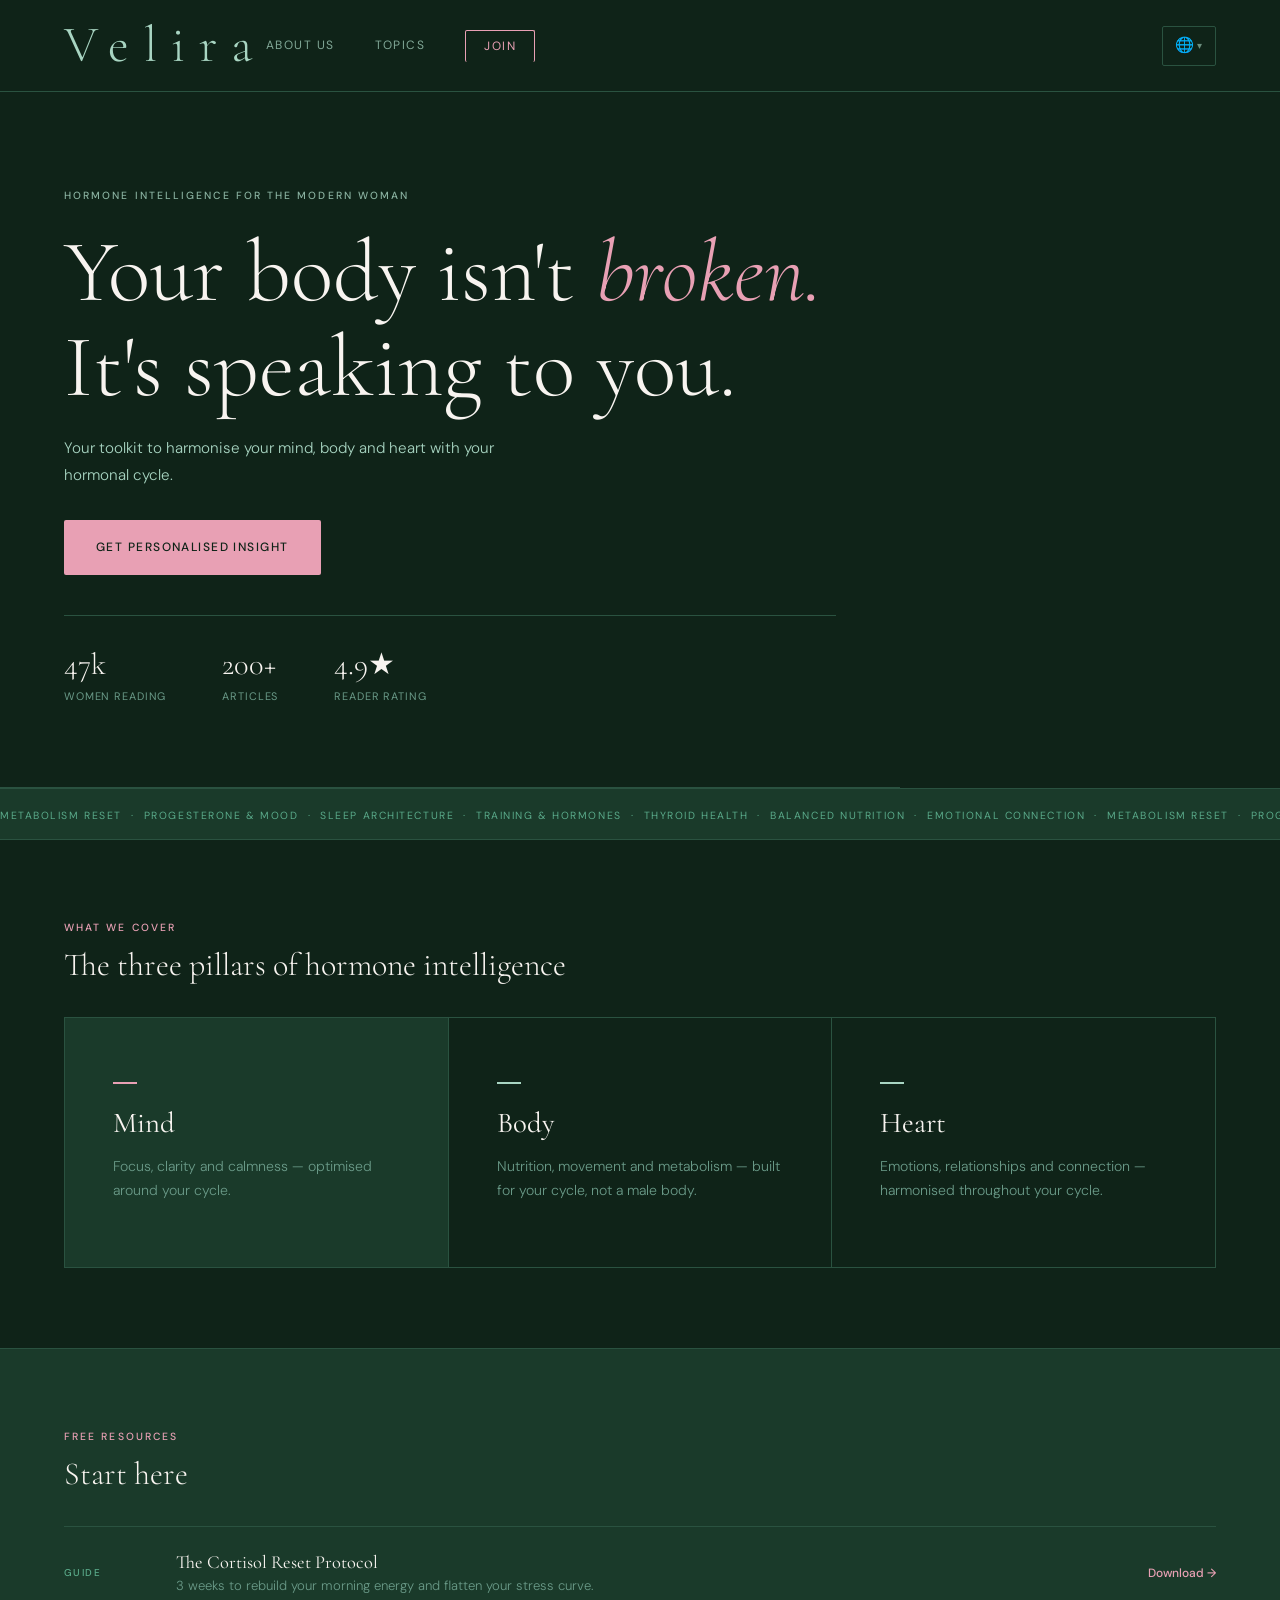
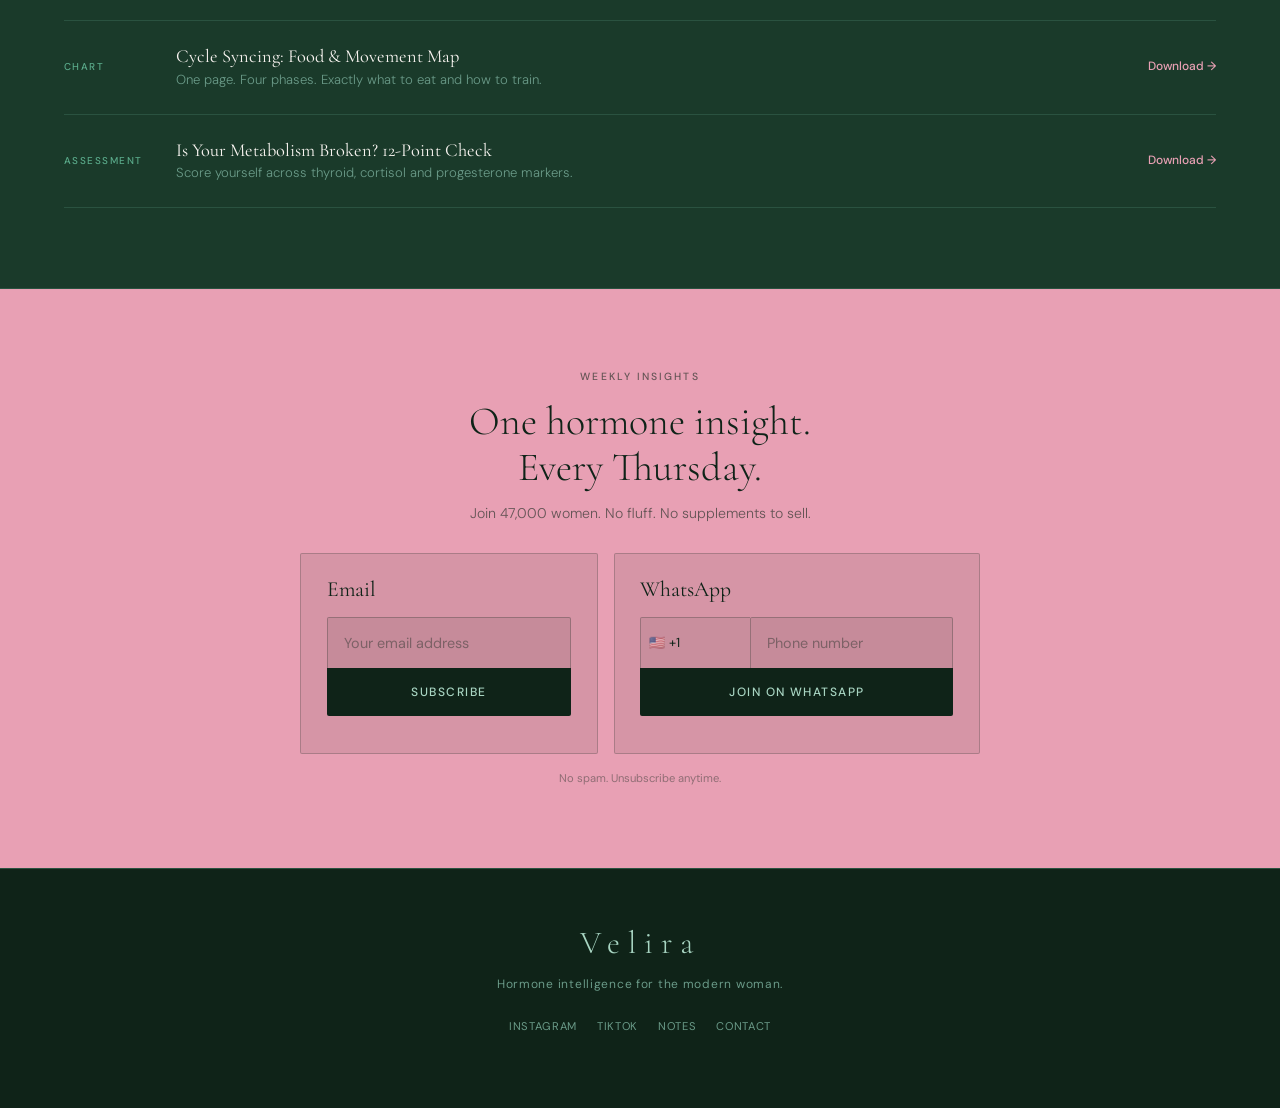
==== index.html @ c402f971 "Redesign nav, newsletter signup, add About page - Nav: About Us | Topics | Join (removed Resources/C" ====
<!DOCTYPE html>
<html lang="en" dir="ltr">
<head>
  <meta charset="UTF-8">
  <meta name="viewport" content="width=device-width, initial-scale=1.0">
  <title>Velira | Hormone Intelligence for Women</title>
  <link rel="preconnect" href="https://fonts.googleapis.com">
  <link href="https://fonts.googleapis.com/css2?family=Cormorant+Garamond:ital,wght@0,300;0,400;1,300;1,400&family=DM+Sans:wght@300;400;500&display=swap" rel="stylesheet">
  <link rel="stylesheet" href="css/styles.css">
</head>
<body>

  <nav>
    <div class="logo">Velira</div>
    <div class="nav-actions">
      <div class="lang-selector">
        <button class="lang-btn" id="lang-btn" aria-label="Select language">
          <span id="lang-current" style="display:none">EN</span><span class="lang-globe">🌐</span><span class="lang-arrow"> ▾</span>
        </button>
        <div class="lang-menu" id="lang-menu">
          <button class="lang-option active" data-lang="en">English</button>
          <button class="lang-option" data-lang="es">Español</button>
          <button class="lang-option" data-lang="de">Deutsch</button>
          <button class="lang-option" data-lang="hi">हिन्दी</button>
          <button class="lang-option" data-lang="ar">العربية</button>
          <button class="lang-option" data-lang="fr">Français</button>
        </div>
      </div>
      <button class="nav-toggle" aria-label="Menu">&#9776;</button>
    </div>
    <ul class="nav-links">
      <li><a href="about.html" data-i18n="nav-about">About Us</a></li>
      <li><a href="#pillars" data-i18n="nav-topics">Topics</a></li>
      <li><a href="#newsletter" class="nav-cta" data-i18n="nav-join">Join</a></li>
    </ul>
  </nav>

  <section class="hero">
    <div class="eyebrow" data-i18n="hero-eyebrow">Hormone Intelligence for the modern woman</div>
    <h1 data-i18n-html="hero-h1">Your body isn't <em>broken.</em> It's speaking to you.</h1>
    <p class="hero-sub" data-i18n="hero-sub">Your toolkit to harmonise your mind, body and heart with your hormonal cycle.</p>
    <a href="#newsletter" class="btn-primary" data-i18n="hero-btn">Get Personalised Insight</a>
    <div class="stats">
      <div class="stat"><span>47k</span><small data-i18n="stat-1">women reading</small></div>
      <div class="stat"><span>200+</span><small data-i18n="stat-2">articles</small></div>
      <div class="stat"><span>4.9★</span><small data-i18n="stat-3">reader rating</small></div>
    </div>
  </section>

  <div class="marquee-wrap">
    <div class="marquee">
      <span>Metabolism Reset &nbsp;·&nbsp; Progesterone &amp; Mood &nbsp;·&nbsp; Sleep Architecture &nbsp;·&nbsp; Training &amp; Hormones &nbsp;·&nbsp; Thyroid Health &nbsp;·&nbsp; Balanced Nutrition &nbsp;·&nbsp; Emotional Connection &nbsp;·&nbsp; Metabolism Reset &nbsp;·&nbsp; Progesterone &amp; Mood &nbsp;·&nbsp; Sleep Architecture &nbsp;·&nbsp; Training &amp; Hormones &nbsp;·&nbsp; Thyroid Health &nbsp;·&nbsp; Balanced Nutrition &nbsp;·&nbsp; Emotional Connection &nbsp;·&nbsp;</span>
    </div>
  </div>

  <section class="pillars" id="pillars">
    <div class="section-label" data-i18n="pillars-label">What we cover</div>
    <div class="section-title" data-i18n="pillars-title">The three pillars of hormone intelligence</div>
    <div class="pillars-grid">
      <div class="pillar featured">
        <div class="pillar-icon"></div>
        <h3 data-i18n="pillar-mind-h3">Mind</h3>
        <p data-i18n="pillar-mind-p">Focus, clarity and calmness — optimised around your cycle.</p>
      </div>
      <div class="pillar">
        <div class="pillar-icon"></div>
        <h3 data-i18n="pillar-body-h3">Body</h3>
        <p data-i18n="pillar-body-p">Nutrition, movement and metabolism — built for your cycle, not a male body.</p>
      </div>
      <div class="pillar">
        <div class="pillar-icon"></div>
        <h3 data-i18n="pillar-heart-h3">Heart</h3>
        <p data-i18n="pillar-heart-p">Emotions, relationships and connection — harmonised throughout your cycle.</p>
      </div>
    </div>
  </section>

  <section class="resources" id="resources">
    <div class="section-label" data-i18n="resources-label">Free resources</div>
    <div class="section-title" data-i18n="resources-title">Start here</div>
    <div class="res-list">
      <div class="res-item">
        <div class="res-type" data-i18n="res-1-type">Guide</div>
        <div class="res-content">
          <div class="res-title" data-i18n="res-1-title">The Cortisol Reset Protocol</div>
          <div class="res-desc" data-i18n="res-1-desc">3 weeks to rebuild your morning energy and flatten your stress curve.</div>
        </div>
        <a href="#" class="res-link" data-i18n="res-link">Download →</a>
      </div>
      <div class="res-item">
        <div class="res-type" data-i18n="res-2-type">Chart</div>
        <div class="res-content">
          <div class="res-title" data-i18n="res-2-title">Cycle Syncing: Food &amp; Movement Map</div>
          <div class="res-desc" data-i18n="res-2-desc">One page. Four phases. Exactly what to eat and how to train.</div>
        </div>
        <a href="#" class="res-link" data-i18n="res-link">Download →</a>
      </div>
      <div class="res-item">
        <div class="res-type" data-i18n="res-3-type">Assessment</div>
        <div class="res-content">
          <div class="res-title" data-i18n="res-3-title">Is Your Metabolism Broken? 12-Point Check</div>
          <div class="res-desc" data-i18n="res-3-desc">Score yourself across thyroid, cortisol and progesterone markers.</div>
        </div>
        <a href="#" class="res-link" data-i18n="res-link">Download →</a>
      </div>
    </div>
  </section>

  <section class="newsletter" id="newsletter">
    <div class="nl-label" data-i18n="nl-label">Weekly insights</div>
    <div class="nl-title" data-i18n-html="nl-title">One hormone insight.<br>Every Thursday.</div>
    <div class="nl-sub" data-i18n="nl-sub">Join 47,000 women. No fluff. No supplements to sell.</div>

    <div class="nl-channels">
      <div class="nl-channel">
        <div class="nl-channel-title">Email</div>
        <form onsubmit="handleSubmit(event)">
          <input name="website" tabindex="-1" autocomplete="off" style="position:absolute;left:-9999px;opacity:0;height:0">
          <div class="nl-form">
            <input type="email" data-i18n-placeholder="nl-email-ph" placeholder="Your email address" required>
            <button type="submit" data-i18n="nl-email-btn">Subscribe</button>
          </div>
        </form>
      </div>
      <div class="nl-channel">
        <div class="nl-channel-title">WhatsApp</div>
        <form onsubmit="handleWhatsApp(event)">
          <input name="website" tabindex="-1" autocomplete="off" style="position:absolute;left:-9999px;opacity:0;height:0">
          <div class="nl-form nl-form--wa">
            <div class="nl-wa-row">
              <select class="nl-country-select" aria-label="Country code">
                <option value="+1">🇺🇸 +1</option>
                <option value="+44">🇬🇧 +44</option>
                <option value="+49">🇩🇪 +49</option>
                <option value="+33">🇫🇷 +33</option>
                <option value="+34">🇪🇸 +34</option>
                <option value="+39">🇮🇹 +39</option>
                <option value="+41">🇨🇭 +41</option>
                <option value="+43">🇦🇹 +43</option>
                <option value="+31">🇳🇱 +31</option>
                <option value="+32">🇧🇪 +32</option>
                <option value="+46">🇸🇪 +46</option>
                <option value="+47">🇳🇴 +47</option>
                <option value="+45">🇩🇰 +45</option>
                <option value="+358">🇫🇮 +358</option>
                <option value="+48">🇵🇱 +48</option>
                <option value="+351">🇵🇹 +351</option>
                <option value="+91">🇮🇳 +91</option>
                <option value="+971">🇦🇪 +971</option>
                <option value="+966">🇸🇦 +966</option>
                <option value="+965">🇰🇼 +965</option>
                <option value="+974">🇶🇦 +974</option>
                <option value="+20">🇪🇬 +20</option>
                <option value="+212">🇲🇦 +212</option>
                <option value="+27">🇿🇦 +27</option>
                <option value="+55">🇧🇷 +55</option>
                <option value="+52">🇲🇽 +52</option>
                <option value="+54">🇦🇷 +54</option>
                <option value="+61">🇦🇺 +61</option>
                <option value="+64">🇳🇿 +64</option>
                <option value="+65">🇸🇬 +65</option>
              </select>
              <input type="tel" placeholder="Phone number" required>
            </div>
            <button type="submit" data-i18n="nl-wa-btn">Join on WhatsApp</button>
          </div>
        </form>
      </div>
    </div>

    <p class="nl-note" data-i18n="nl-note">No spam. Unsubscribe anytime.</p>
  </section>

  <div id="contact" style="scroll-margin-top:80px"></div>

  <footer>
    <div class="foot-logo">Velira</div>
    <p class="foot-tag" data-i18n="foot-tag">Hormone intelligence for the modern woman.</p>
    <div class="foot-links">
      <a href="https://www.instagram.com/Velira_Me" target="_blank">Instagram</a>
      <a href="https://www.tiktok.com/@Velira_Me" target="_blank">TikTok</a>
      <a href="notes.html" data-i18n="nav-notes">Notes</a>
      <a href="mailto:hello@velira.co" data-i18n="nav-contact">Contact</a>
    </div>
  </footer>

  <script src="js/translations.js"></script>
  <script src="js/main.js"></script>
</body>
</html>
---- css/styles.css ----
:root {
  --forest: #1a3a2a;
  --forest-deep: #0f2318;
  --forest-mid: #2a5240;
  --pink: #e8a0b4;
  --pink-deep: #c4607e;
  --pink-light: #f5d0dc;
  --mint: #a8d5c2;
  --mint-light: #d4ede6;
  --mint-deep: #5aaa8a;
  --cream: #f8f4f0;
  --muted: #6a9a88;
  --font-display: 'Cormorant Garamond', Georgia, serif;
  --font-body: 'DM Sans', sans-serif;
}

* { box-sizing: border-box; margin: 0; padding: 0; }
html { scroll-behavior: smooth; }

body {
  font-family: var(--font-body);
  background: var(--forest-deep);
  color: var(--cream);
  font-size: 16px;
  line-height: 1.6;
  overflow-x: hidden;
}

/* ─────────────────────────────
   NAV — mobile first
───────────────────────────── */
nav {
  position: sticky;
  top: 0;
  z-index: 200;
  background: var(--forest-deep);
  border-bottom: 0.5px solid var(--forest-mid);
  padding: 0.9rem 1.25rem;
  display: flex;
  justify-content: space-between;
  align-items: center;
  flex-wrap: wrap;
}

.logo {
  font-family: var(--font-display);
  font-size: 1.9rem;
  font-weight: 300;
  letter-spacing: 0.28em;
  color: var(--mint);
  line-height: 1;
}

/* nav-actions: groups lang selector + hamburger */
.nav-actions {
  display: flex;
  align-items: center;
  gap: 0.5rem;
  flex-shrink: 0;
}

.nav-toggle {
  display: flex;
  align-items: center;
  justify-content: center;
  background: none;
  border: 0.5px solid var(--forest-mid);
  color: var(--mint);
  font-size: 1.1rem;
  cursor: pointer;
  width: 40px;
  height: 40px;
  border-radius: 2px;
  flex-shrink: 0;
}

/* ─────────────────────────────
   LANGUAGE SELECTOR
───────────────────────────── */
.lang-selector {
  position: relative;
}

.lang-btn {
  display: flex;
  align-items: center;
  gap: 2px;
  background: none;
  border: 0.5px solid var(--forest-mid);
  color: var(--mint);
  font-family: var(--font-body);
  font-size: 0.7rem;
  font-weight: 500;
  letter-spacing: 0.1em;
  cursor: pointer;
  height: 40px;
  padding: 0 12px;
  border-radius: 2px;
  transition: border-color 0.2s;
  white-space: nowrap;
}

.lang-btn:hover { border-color: var(--mint); }

.lang-arrow {
  font-size: 0.6rem;
  opacity: 0.6;
}

.lang-globe {
  font-size: 0.95rem;
  line-height: 1;
}

.lang-menu {
  display: none;
  position: absolute;
  top: calc(100% + 6px);
  right: 0;
  background: var(--forest-deep);
  border: 0.5px solid var(--forest-mid);
  border-radius: 2px;
  min-width: 140px;
  z-index: 300;
  box-shadow: 0 8px 24px rgba(0,0,0,0.35);
}

.lang-menu.open { display: block; }

.lang-option {
  display: block;
  width: 100%;
  background: none;
  border: none;
  border-bottom: 0.5px solid var(--forest-mid);
  color: var(--mint);
  font-family: var(--font-body);
  font-size: 0.78rem;
  font-weight: 300;
  text-align: left;
  padding: 11px 16px;
  cursor: pointer;
  transition: background 0.15s, color 0.15s;
  letter-spacing: 0.04em;
}

.lang-option:last-child { border-bottom: none; }
.lang-option:hover { background: var(--forest); color: var(--cream); }
.lang-option.active { color: var(--pink); font-weight: 500; }

/* nav links hidden by default on mobile via max-height */
.nav-links {
  list-style: none;
  display: flex;
  flex-direction: column;
  width: 100%;
  max-height: 0;
  overflow: hidden;
  transition: max-height 0.35s ease, padding 0.35s ease;
  padding: 0 0;
}

.nav-links.open {
  max-height: 320px;
  padding: 1rem 0 0.5rem;
  border-top: 0.5px solid var(--forest-mid);
  margin-top: 0.9rem;
}

.nav-links li { width: 100%; }

.nav-links a {
  display: block;
  color: var(--mint);
  text-decoration: none;
  font-size: 0.8rem;
  letter-spacing: 0.12em;
  text-transform: uppercase;
  padding: 12px 0;
  opacity: 0.75;
  transition: opacity 0.2s;
  border-bottom: 0.5px solid var(--forest-mid);
}

.nav-links li:last-child a { border-bottom: none; }
.nav-links a:hover { opacity: 1; }

.nav-cta {
  color: var(--pink) !important;
  opacity: 1 !important;
}

/* ─────────────────────────────
   HERO — mobile first
───────────────────────────── */
.hero {
  padding: 2.5rem 1.25rem 3rem;
  border-bottom: 0.5px solid var(--forest-mid);
}

.eyebrow {
  font-size: 0.65rem;
  letter-spacing: 0.2em;
  text-transform: uppercase;
  color: var(--mint);
  margin-bottom: 1.25rem;
  font-weight: 500;
  opacity: 0.8;
}

h1 {
  font-family: var(--font-display);
  font-size: clamp(2.6rem, 9vw, 5.5rem);
  font-weight: 300;
  line-height: 1.08;
  color: var(--cream);
  margin-bottom: 1.25rem;
}

h1 em {
  font-style: italic;
  color: var(--pink);
}

.h1-plain {
  font-style: normal;
  color: var(--cream);
}

.hero-sub {
  font-size: 0.95rem;
  color: var(--mint);
  line-height: 1.75;
  margin-bottom: 2rem;
  font-weight: 300;
  max-width: 480px;
}

.btn-primary {
  display: block;
  width: 100%;
  background: var(--pink);
  color: var(--forest-deep);
  text-decoration: none;
  font-size: 0.75rem;
  font-weight: 500;
  letter-spacing: 0.12em;
  text-transform: uppercase;
  padding: 18px 32px;
  border: none;
  cursor: pointer;
  border-radius: 2px;
  transition: background 0.2s;
  text-align: center;
}

.btn-primary:hover { background: var(--pink-deep); }

.stats {
  display: flex;
  gap: 0;
  margin-top: 2.5rem;
  padding-top: 2rem;
  border-top: 0.5px solid var(--forest-mid);
}

.stat {
  flex: 1;
  text-align: center;
  padding: 0 0.5rem;
  border-right: 0.5px solid var(--forest-mid);
}

.stat:last-child { border-right: none; }

.stat span {
  display: block;
  font-family: var(--font-display);
  font-size: 1.7rem;
  font-weight: 300;
  color: var(--cream);
  line-height: 1.1;
}

.stat small {
  font-size: 0.6rem;
  color: var(--muted);
  text-transform: uppercase;
  letter-spacing: 0.08em;
}

/* ─────────────────────────────
   MARQUEE
───────────────────────────── */
.marquee-wrap {
  overflow: hidden;
  background: var(--forest);
  border-top: 0.5px solid var(--forest-mid);
  border-bottom: 0.5px solid var(--forest-mid);
  padding: 12px 0;
}

.marquee {
  white-space: nowrap;
  animation: mq 32s linear infinite;
  display: inline-block;
}

.marquee span {
  font-size: 0.65rem;
  letter-spacing: 0.15em;
  text-transform: uppercase;
  color: var(--mint-deep);
}

@keyframes mq {
  from { transform: translateX(0); }
  to { transform: translateX(-50%); }
}

/* ─────────────────────────────
   QUOTE / VISION
───────────────────────────── */
.quote-section {
  background: var(--forest);
  padding: 3rem 1.25rem;
  border-bottom: 0.5px solid var(--forest-mid);
}

.quote-label {
  font-size: 0.65rem;
  letter-spacing: 0.22em;
  text-transform: uppercase;
  color: var(--pink);
  margin-bottom: 1.25rem;
  font-weight: 500;
}

.quote {
  font-family: var(--font-display);
  font-size: clamp(1.9rem, 6.5vw, 4.5rem);
  font-weight: 300;
  font-style: italic;
  color: var(--cream);
  line-height: 1.15;
}

.quote em {
  color: var(--pink);
  font-style: italic;
}

/* ─────────────────────────────
   PILLARS
───────────────────────────── */
.section-label {
  font-size: 0.65rem;
  letter-spacing: 0.2em;
  text-transform: uppercase;
  color: var(--pink);
  margin-bottom: 0.6rem;
  font-weight: 500;
}

.section-title {
  font-family: var(--font-display);
  font-size: clamp(1.5rem, 5vw, 2rem);
  font-weight: 300;
  color: var(--cream);
  margin-bottom: 2rem;
  line-height: 1.2;
}

.pillars {
  padding: 3rem 1.25rem;
  background: var(--forest-deep);
  border-bottom: 0.5px solid var(--forest-mid);
}

.pillars-grid {
  display: grid;
  grid-template-columns: 1fr;
  gap: 1px;
  background: var(--forest-mid);
  border: 0.5px solid var(--forest-mid);
}

.pillar {
  background: var(--forest-deep);
  padding: 2rem 1.25rem;
  transition: background 0.2s;
}

.pillar:hover { background: var(--forest); }
.pillar.featured { background: var(--forest); }

.pillar-icon {
  width: 24px;
  height: 2px;
  background: var(--mint);
  margin-bottom: 1rem;
}

.pillar.featured .pillar-icon { background: var(--pink); }

.pillar h3 {
  font-family: var(--font-display);
  font-size: 1.6rem;
  font-weight: 400;
  color: var(--cream);
  margin-bottom: 0.6rem;
}

.pillar p {
  font-size: 0.88rem;
  color: var(--muted);
  line-height: 1.7;
  font-weight: 300;
}

/* ─────────────────────────────
   RESOURCES
───────────────────────────── */
.resources {
  background: var(--forest);
  padding: 3rem 1.25rem;
  border-bottom: 0.5px solid var(--forest-mid);
}

.res-list {
  border-top: 0.5px solid var(--forest-mid);
  margin-top: 0.5rem;
}

.res-item {
  display: flex;
  flex-direction: column;
  gap: 0.4rem;
  padding: 1.5rem 0;
  border-bottom: 0.5px solid var(--forest-mid);
}

.res-type {
  font-size: 0.62rem;
  letter-spacing: 0.15em;
  text-transform: uppercase;
  color: var(--mint-deep);
  font-weight: 500;
}

.res-title {
  font-family: var(--font-display);
  font-size: 1.15rem;
  color: var(--cream);
  font-weight: 400;
  line-height: 1.3;
}

.res-desc {
  font-size: 0.82rem;
  color: var(--muted);
  font-weight: 300;
  line-height: 1.6;
}

.res-link {
  font-size: 0.75rem;
  color: var(--pink);
  text-decoration: none;
  font-weight: 500;
  transition: color 0.2s;
  display: inline-block;
  margin-top: 0.25rem;
}

.res-link:hover { color: var(--pink-light); }

/* ─────────────────────────────
   NEWSLETTER
───────────────────────────── */
.newsletter {
  background: var(--pink);
  padding: 3rem 1.25rem;
  text-align: center;
}

.nl-label {
  font-size: 0.65rem;
  letter-spacing: 0.2em;
  text-transform: uppercase;
  color: var(--forest-deep);
  margin-bottom: 0.75rem;
  font-weight: 500;
  opacity: 0.6;
}

.nl-title {
  font-family: var(--font-display);
  font-size: clamp(1.8rem, 7vw, 2.5rem);
  font-weight: 300;
  color: var(--forest-deep);
  line-height: 1.15;
  margin-bottom: 0.75rem;
}

.nl-sub {
  font-size: 0.88rem;
  color: var(--forest-deep);
  opacity: 0.6;
  margin-bottom: 1.75rem;
  font-weight: 300;
}

.nl-form {
  display: flex;
  flex-direction: column;
  max-width: 420px;
  margin: 0 auto 0.75rem;
}

.nl-form input {
  padding: 16px;
  background: rgba(15, 35, 24, 0.08);
  border: 0.5px solid rgba(15, 35, 24, 0.25);
  border-bottom: none;
  color: var(--forest-deep);
  font-family: var(--font-body);
  font-size: 1rem;
  outline: none;
  border-radius: 2px 2px 0 0;
  -webkit-appearance: none;
}

.nl-form input::placeholder { color: rgba(15, 35, 24, 0.4); }

.nl-form button {
  padding: 16px;
  background: var(--forest-deep);
  color: var(--mint);
  border: none;
  font-family: var(--font-body);
  font-size: 0.75rem;
  font-weight: 500;
  letter-spacing: 0.12em;
  text-transform: uppercase;
  cursor: pointer;
  border-radius: 0 0 2px 2px;
  transition: background 0.2s;
}

.nl-form button:hover { background: var(--forest); }

/* Two-channel signup cards */
.nl-channels {
  display: grid;
  grid-template-columns: 1fr;
  gap: 1rem;
  max-width: 680px;
  margin: 0 auto 1rem;
  text-align: left;
}

.nl-channel {
  background: rgba(15,35,24,0.08);
  border: 0.5px solid rgba(15,35,24,0.22);
  border-radius: 2px;
  padding: 1.6rem;
}

.nl-channel-title {
  font-family: var(--font-display);
  font-size: 1.35rem;
  font-weight: 400;
  color: var(--forest-deep);
  margin-bottom: 1rem;
  line-height: 1;
}

/* WhatsApp country code row */
.nl-wa-row {
  display: flex;
  gap: 0;
  margin-bottom: 0;
}

.nl-country-select {
  width: 110px;
  flex-shrink: 0;
  padding: 13px 8px;
  background: rgba(15,35,24,0.06);
  border: 0.5px solid rgba(15,35,24,0.25);
  border-right: none;
  border-bottom: none;
  color: var(--forest-deep);
  font-family: var(--font-body);
  font-size: 0.82rem;
  outline: none;
  border-radius: 2px 0 0 0;
  cursor: pointer;
  -webkit-appearance: none;
  appearance: none;
}

.nl-wa-row input {
  flex: 1;
  border-radius: 0 2px 0 0 !important;
}

.nl-note {
  font-size: 0.7rem;
  color: var(--forest-deep);
  opacity: 0.4;
  margin-top: 0.75rem;
}

/* ─────────────────────────────
   NOTES
───────────────────────────── */
.notes {
  background: var(--forest-deep);
  border-top: 0.5px solid var(--forest-mid);
  padding: 3rem 1.25rem;
}

.notes-inner {
  max-width: 680px;
}

.notes-title {
  font-family: var(--font-display);
  font-size: clamp(1.8rem, 5vw, 2.6rem);
  font-weight: 300;
  color: var(--cream);
  margin-bottom: 1rem;
  line-height: 1.15;
}

.notes-intro {
  font-size: 0.95rem;
  color: var(--mint);
  font-weight: 300;
  line-height: 1.75;
  margin-bottom: 2.5rem;
  padding-bottom: 2rem;
  border-bottom: 0.5px solid var(--forest-mid);
}

.notes-block {
  padding: 1.75rem 0;
  border-bottom: 0.5px solid var(--forest-mid);
}

.notes-block:last-child {
  border-bottom: none;
}

.notes-block-title {
  font-family: var(--font-display);
  font-size: 1.1rem;
  font-weight: 400;
  color: var(--cream);
  margin-bottom: 0.6rem;
  font-style: italic;
}

.notes-block p {
  font-size: 0.88rem;
  color: var(--muted);
  line-height: 1.75;
  font-weight: 300;
}

.notes-link {
  color: var(--pink);
  text-decoration: none;
  transition: opacity 0.2s;
}

.notes-link:hover { opacity: 0.75; }

/* ─────────────────────────────
   FOOTER
───────────────────────────── */
footer {
  background: var(--forest-deep);
  padding: 2.5rem 1.25rem;
  border-top: 0.5px solid var(--forest-mid);
  text-align: center;
}

.foot-logo {
  font-family: var(--font-display);
  font-size: 1.7rem;
  font-weight: 300;
  letter-spacing: 0.25em;
  color: var(--mint);
  margin-bottom: 0.4rem;
}

.foot-tag {
  font-size: 0.75rem;
  color: var(--muted);
  margin-bottom: 1.5rem;
  letter-spacing: 0.06em;
}

.foot-links {
  display: flex;
  justify-content: center;
  flex-wrap: wrap;
  gap: 1.25rem;
  margin-bottom: 1.5rem;
}

.foot-links a {
  font-size: 0.7rem;
  color: var(--muted);
  text-decoration: none;
  letter-spacing: 0.06em;
  text-transform: uppercase;
  transition: color 0.2s;
}

.foot-links a:hover { color: var(--mint); }


/* ─────────────────────────────
   NOTES PAGE extra spacing
───────────────────────────── */
.notes-page {
  min-height: calc(100vh - 200px);
}

/* ─────────────────────────────
   RTL (Arabic)
───────────────────────────── */
[dir="rtl"] .lang-menu {
  right: auto;
  left: 0;
}

[dir="rtl"] .lang-option { text-align: right; }

[dir="rtl"] .nav-links {
  padding-right: 0;
}

[dir="rtl"] .notes-inner {
  margin-right: 0;
  margin-left: auto;
}

[dir="rtl"] .res-item {
  direction: rtl;
}

/* ═══════════════════════════════════════
   TABLET 768px+
═══════════════════════════════════════ */
@media (min-width: 768px) {

  /* Nav */
  nav {
    padding: 1.25rem 4rem;
    flex-wrap: nowrap;
  }

  .logo { font-size: 3.2rem; }

  .nav-toggle { display: none; }

  .nav-links {
    display: flex !important;
    flex-direction: row;
    max-height: none !important;
    overflow: visible;
    width: auto;
    gap: 2.5rem;
    border-top: none;
    margin-top: 0;
    padding: 0 !important;
    align-items: center;
  }

  .nav-links li { width: auto; }

  .nav-links a {
    font-size: 0.75rem;
    padding: 0;
    border-bottom: none;
    opacity: 0.75;
  }

  .nav-cta {
    border: 0.5px solid var(--pink);
    padding: 6px 18px !important;
    border-radius: 2px;
  }

  /* Hero */
  .hero {
    padding: 5rem 4rem 4rem;
    max-width: 900px;
  }

  .btn-primary {
    display: inline-block;
    width: auto;
  }

  .stats {
    gap: 3.5rem;
  }

  .stat {
    text-align: left;
    padding: 0;
    border-right: none;
    flex: none;
  }

  .stat span { font-size: 1.9rem; }
  .stat small { font-size: 0.68rem; }

  /* Quote */
  .quote-section { padding: 5rem 4rem; }

  /* Pillars */
  .pillars { padding: 5rem 4rem; }
  .pillars-grid { grid-template-columns: repeat(3, 1fr); }
  .pillar { padding: 3.5rem 2.5rem; }
  .pillar h3 { font-size: 1.8rem; }

  /* Resources */
  .resources { padding: 5rem 4rem; }

  .res-item {
    display: grid;
    grid-template-columns: 80px 1fr auto;
    gap: 2rem;
    align-items: center;
  }

  .res-link { margin-top: 0; }

  /* Language selector — right-most on desktop */
  .nav-actions { order: 3; margin-left: auto; }
  .nav-links { order: 2; margin-left: 0; }
  .logo { order: 1; }

  /* Newsletter */
  .newsletter { padding: 5rem 4rem; }
  .nl-channels { grid-template-columns: 1fr 1fr; }
  /* Keep channel forms vertical (not inline) even on tablet */
  .nl-channel .nl-form { flex-direction: column; }
  .nl-channel .nl-form input {
    border-bottom: none;
    border-right: 0.5px solid rgba(15,35,24,0.25) !important;
    border-radius: 2px 2px 0 0 !important;
  }
  .nl-channel .nl-form button { border-radius: 0 0 2px 2px; }
  .nl-country-select { border-radius: 2px 0 0 0; }

  .nl-form { flex-direction: row; }

  .nl-form input {
    border-bottom: 0.5px solid rgba(15, 35, 24, 0.25);
    border-right: none;
    border-radius: 2px 0 0 2px;
    font-size: 0.9rem;
  }

  .nl-form button { border-radius: 0 2px 2px 0; }

  /* Notes */
  .notes { padding: 5rem 4rem; }

  /* Footer */
  footer { padding: 3rem 4rem; }
  .foot-logo { font-size: 2rem; }
}

/* ═══════════════════════════════════════
   DESKTOP 1024px+
═══════════════════════════════════════ */
@media (min-width: 1024px) {
  .hero { padding: 6rem 4rem 5rem; }
  .quote-section { padding: 6rem 4rem; }
  .pillars { padding: 5rem 4rem; }
  .pillar { padding: 4rem 3rem; }
}
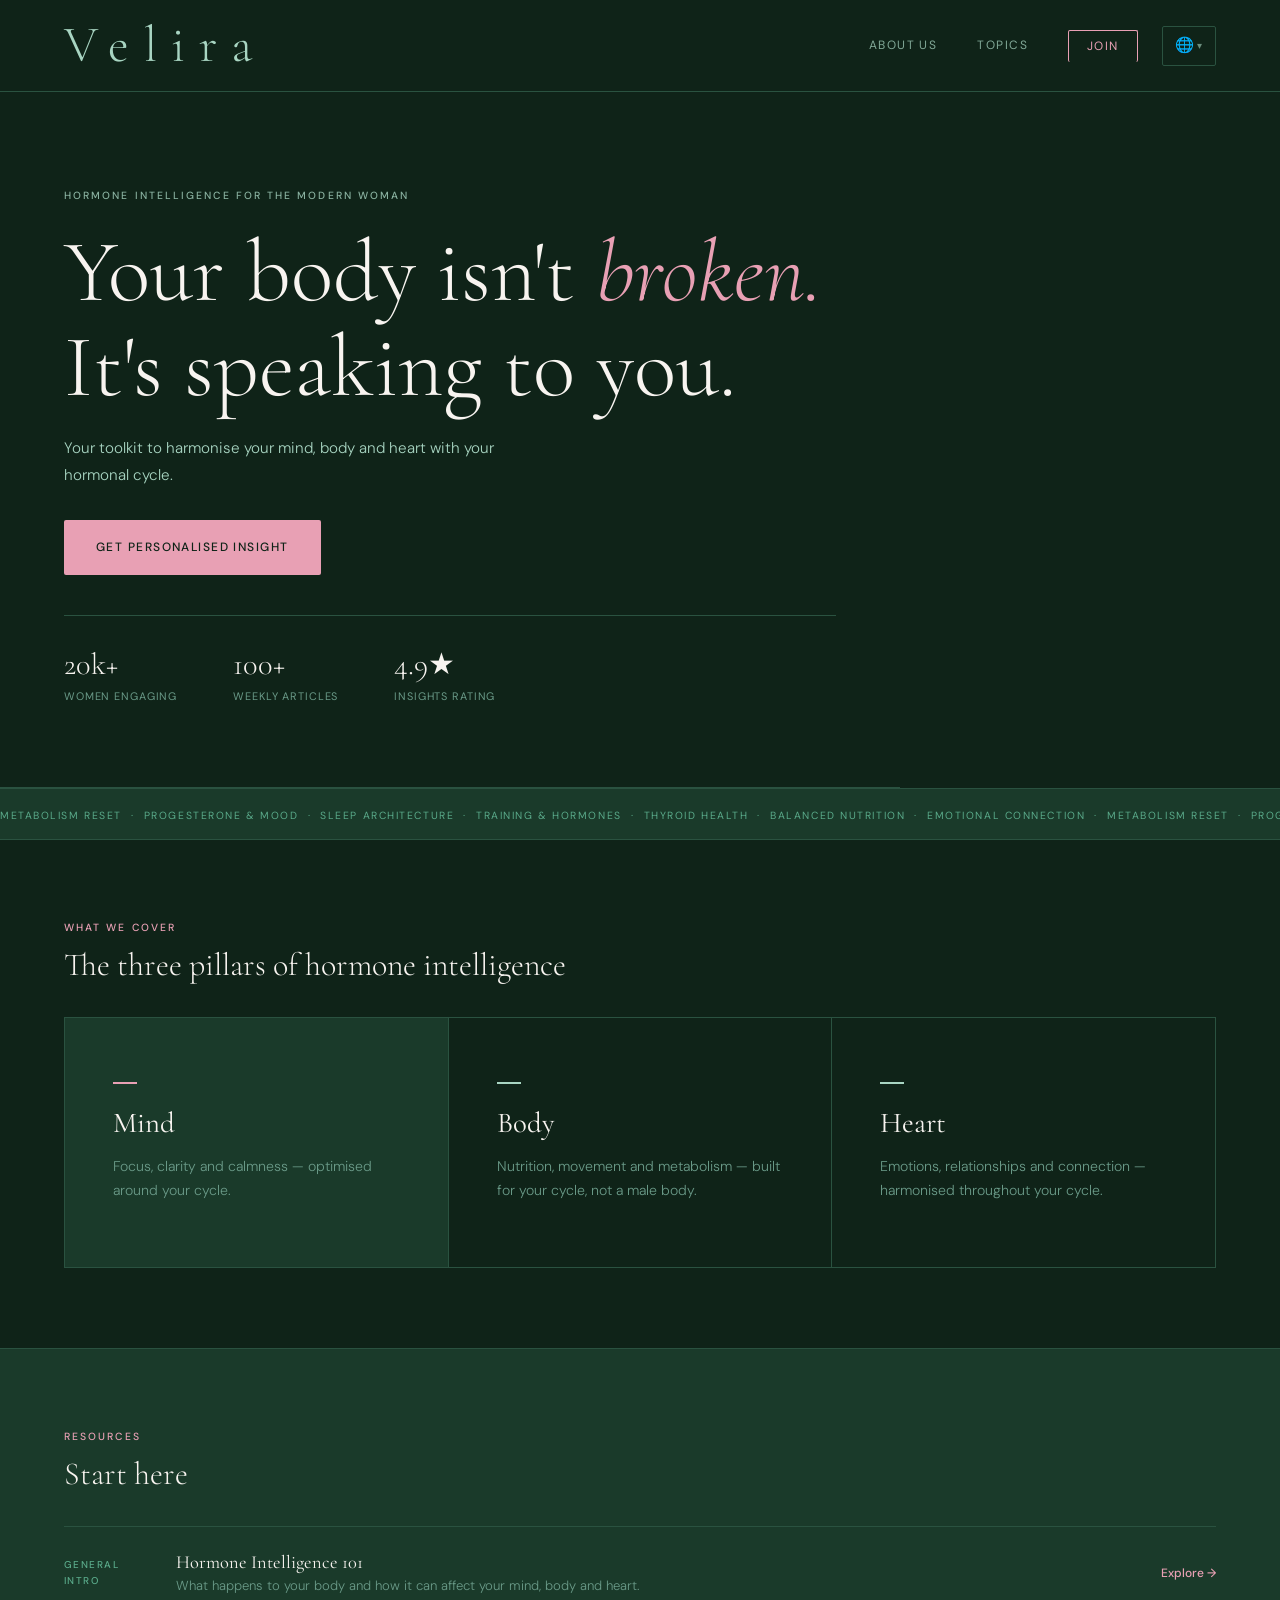
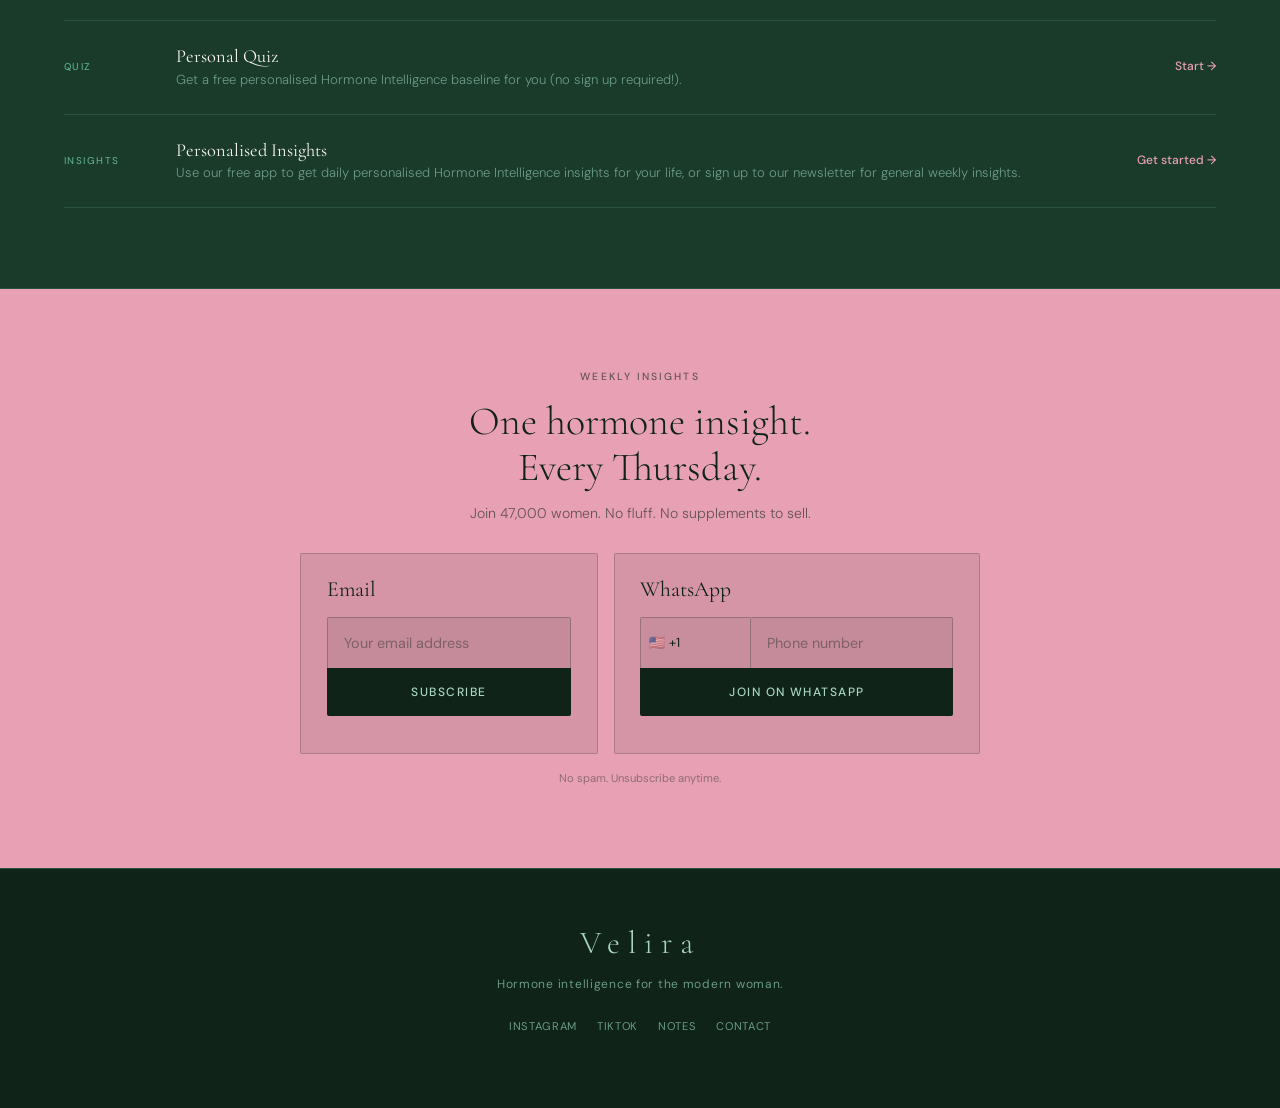
==== commit d1379aee: "Update nav layout, stats, and resources section - Nav: logo left, menu items right on desktop - Stat" ====
--- a/index.html
+++ b/index.html
@@ -41,9 +41,9 @@
     <p class="hero-sub" data-i18n="hero-sub">Your toolkit to harmonise your mind, body and heart with your hormonal cycle.</p>
     <a href="#newsletter" class="btn-primary" data-i18n="hero-btn">Get Personalised Insight</a>
     <div class="stats">
-      <div class="stat"><span>47k</span><small data-i18n="stat-1">women reading</small></div>
-      <div class="stat"><span>200+</span><small data-i18n="stat-2">articles</small></div>
-      <div class="stat"><span>4.9★</span><small data-i18n="stat-3">reader rating</small></div>
+      <div class="stat"><span>20k+</span><small data-i18n="stat-1">women engaging</small></div>
+      <div class="stat"><span>100+</span><small data-i18n="stat-2">weekly articles</small></div>
+      <div class="stat"><span>4.9★</span><small data-i18n="stat-3">insights rating</small></div>
     </div>
   </section>
 
@@ -76,32 +76,32 @@
   </section>
 
   <section class="resources" id="resources">
-    <div class="section-label" data-i18n="resources-label">Free resources</div>
-    <div class="section-title" data-i18n="resources-title">Start here</div>
+    <div class="section-label">Resources</div>
+    <div class="section-title">Start here</div>
     <div class="res-list">
       <div class="res-item">
-        <div class="res-type" data-i18n="res-1-type">Guide</div>
+        <div class="res-type">General Intro</div>
         <div class="res-content">
-          <div class="res-title" data-i18n="res-1-title">The Cortisol Reset Protocol</div>
-          <div class="res-desc" data-i18n="res-1-desc">3 weeks to rebuild your morning energy and flatten your stress curve.</div>
+          <div class="res-title">Hormone Intelligence 101</div>
+          <div class="res-desc">What happens to your body and how it can affect your mind, body and heart.</div>
         </div>
-        <a href="#" class="res-link" data-i18n="res-link">Download →</a>
+        <a href="/hormone-101" class="res-link">Explore →</a>
       </div>
       <div class="res-item">
-        <div class="res-type" data-i18n="res-2-type">Chart</div>
+        <div class="res-type">Quiz</div>
         <div class="res-content">
-          <div class="res-title" data-i18n="res-2-title">Cycle Syncing: Food &amp; Movement Map</div>
-          <div class="res-desc" data-i18n="res-2-desc">One page. Four phases. Exactly what to eat and how to train.</div>
+          <div class="res-title">Personal Quiz</div>
+          <div class="res-desc">Get a free personalised Hormone Intelligence baseline for you (no sign up required!).</div>
         </div>
-        <a href="#" class="res-link" data-i18n="res-link">Download →</a>
+        <a href="/quiz" class="res-link">Start →</a>
       </div>
       <div class="res-item">
-        <div class="res-type" data-i18n="res-3-type">Assessment</div>
+        <div class="res-type">Insights</div>
         <div class="res-content">
-          <div class="res-title" data-i18n="res-3-title">Is Your Metabolism Broken? 12-Point Check</div>
-          <div class="res-desc" data-i18n="res-3-desc">Score yourself across thyroid, cortisol and progesterone markers.</div>
+          <div class="res-title">Personalised Insights</div>
+          <div class="res-desc">Use our free app to get daily personalised Hormone Intelligence insights for your life, or sign up to our newsletter for general weekly insights.</div>
         </div>
-        <a href="#" class="res-link" data-i18n="res-link">Download →</a>
+        <a href="/insights" class="res-link">Get started →</a>
       </div>
     </div>
   </section>
--- a/css/styles.css
+++ b/css/styles.css
@@ -843,10 +843,11 @@
 
   .res-link { margin-top: 0; }
 
-  /* Language selector — right-most on desktop */
-  .nav-actions { order: 3; margin-left: auto; }
-  .nav-links { order: 2; margin-left: 0; }
-  .logo { order: 1; }
+  /* Logo left, links + lang right */
+  nav { justify-content: flex-start; gap: 0; }
+  .logo { order: 1; margin-right: auto; }
+  .nav-links { order: 2; }
+  .nav-actions { order: 3; margin-left: 1.5rem; }
 
   /* Newsletter */
   .newsletter { padding: 5rem 4rem; }
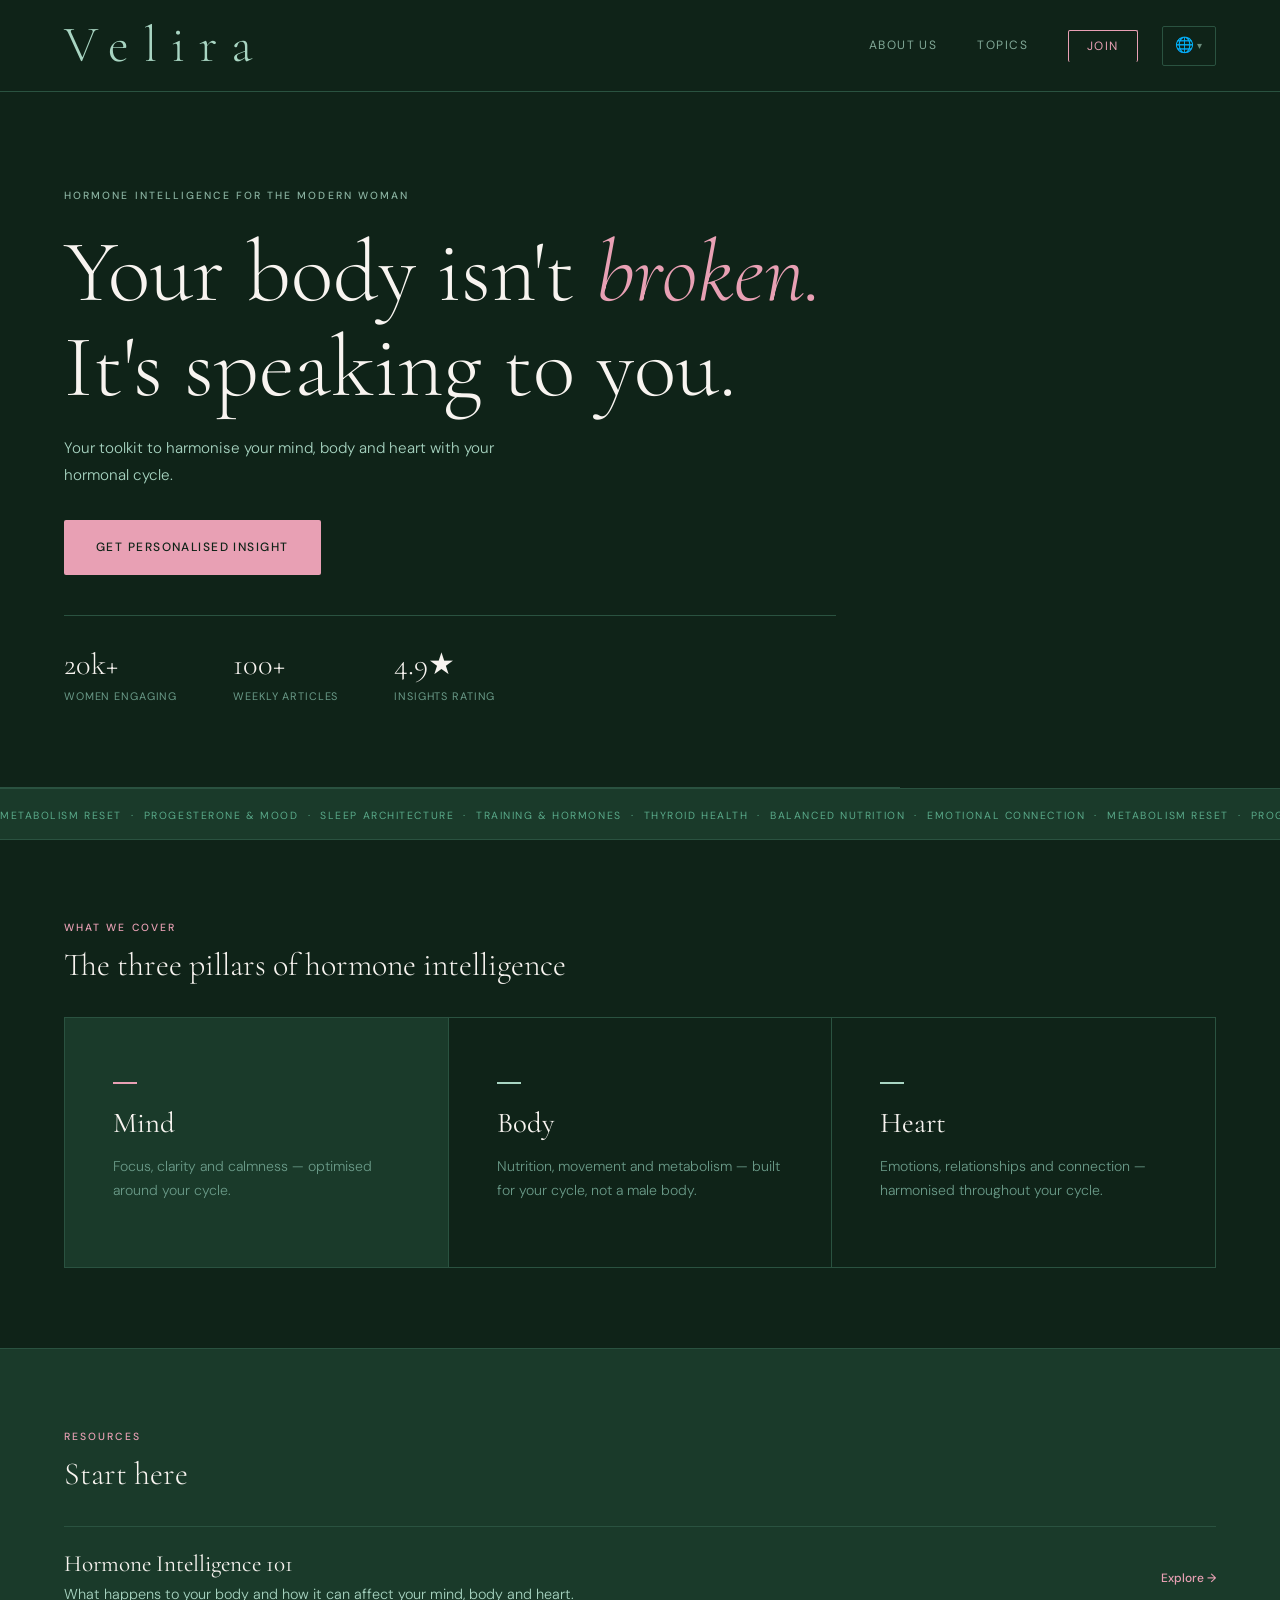
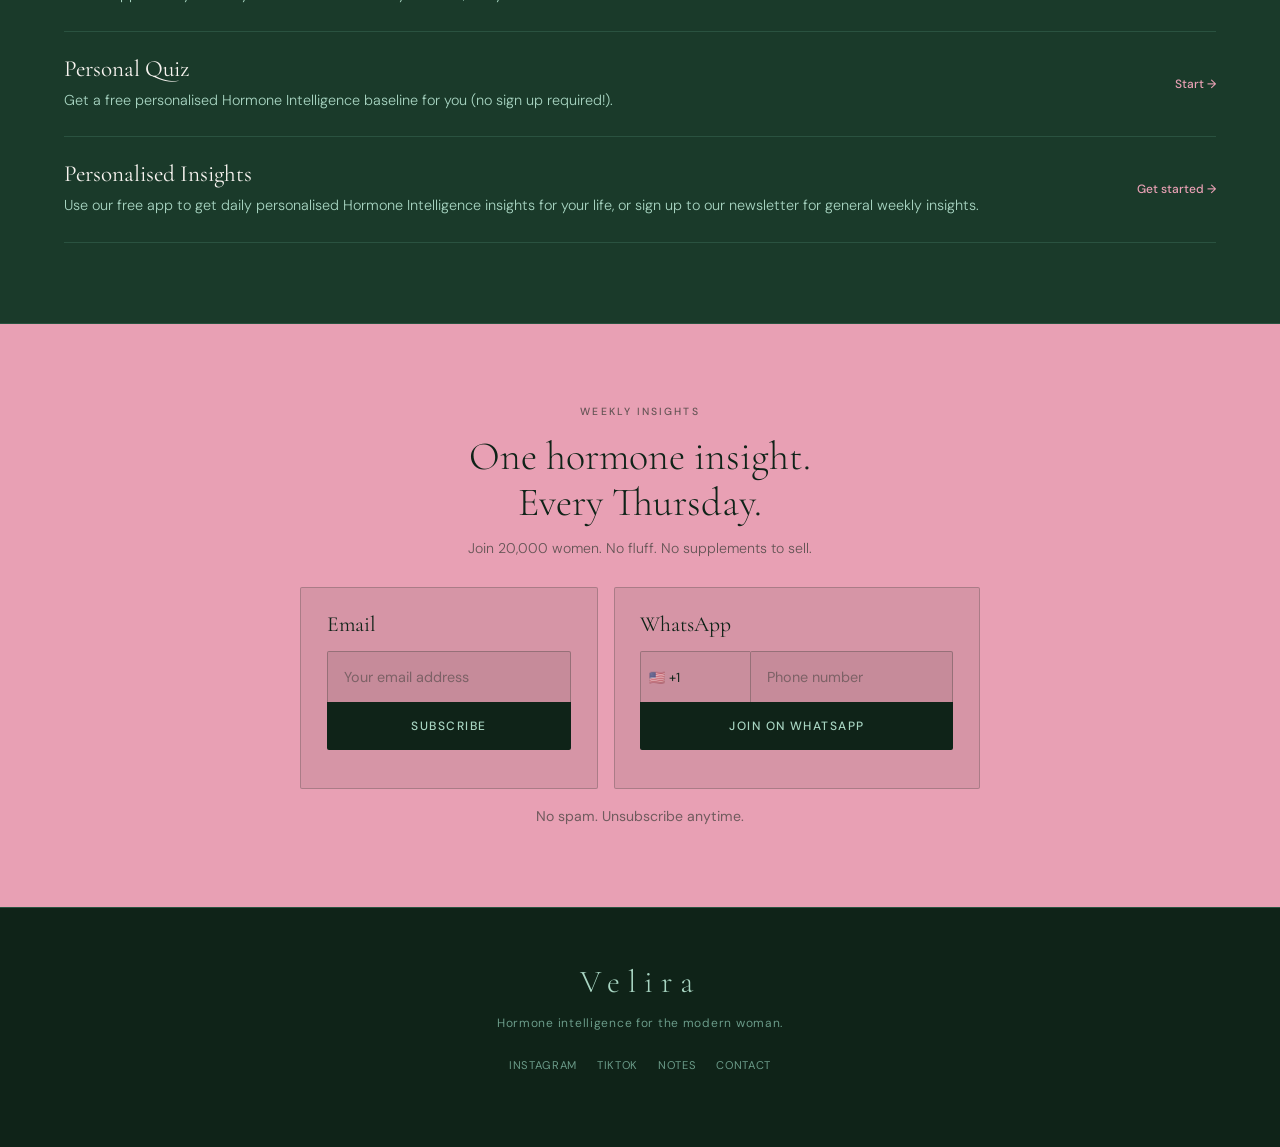
==== commit 6ccb1c57: "Typography, content and layout fixes - Notes/About: big pink Cormorant page title, readable block st" ====
--- a/index.html
+++ b/index.html
@@ -80,7 +80,6 @@
     <div class="section-title">Start here</div>
     <div class="res-list">
       <div class="res-item">
-        <div class="res-type">General Intro</div>
         <div class="res-content">
           <div class="res-title">Hormone Intelligence 101</div>
           <div class="res-desc">What happens to your body and how it can affect your mind, body and heart.</div>
@@ -88,7 +87,6 @@
         <a href="/hormone-101" class="res-link">Explore →</a>
       </div>
       <div class="res-item">
-        <div class="res-type">Quiz</div>
         <div class="res-content">
           <div class="res-title">Personal Quiz</div>
           <div class="res-desc">Get a free personalised Hormone Intelligence baseline for you (no sign up required!).</div>
@@ -96,7 +94,6 @@
         <a href="/quiz" class="res-link">Start →</a>
       </div>
       <div class="res-item">
-        <div class="res-type">Insights</div>
         <div class="res-content">
           <div class="res-title">Personalised Insights</div>
           <div class="res-desc">Use our free app to get daily personalised Hormone Intelligence insights for your life, or sign up to our newsletter for general weekly insights.</div>
@@ -109,7 +106,7 @@
   <section class="newsletter" id="newsletter">
     <div class="nl-label" data-i18n="nl-label">Weekly insights</div>
     <div class="nl-title" data-i18n-html="nl-title">One hormone insight.<br>Every Thursday.</div>
-    <div class="nl-sub" data-i18n="nl-sub">Join 47,000 women. No fluff. No supplements to sell.</div>
+    <div class="nl-sub" data-i18n="nl-sub">Join 20,000 women. No fluff. No supplements to sell.</div>
 
     <div class="nl-channels">
       <div class="nl-channel">
--- a/css/styles.css
+++ b/css/styles.css
@@ -450,17 +450,18 @@
 
 .res-title {
   font-family: var(--font-display);
-  font-size: 1.15rem;
+  font-size: 1.45rem;
   color: var(--cream);
   font-weight: 400;
-  line-height: 1.3;
+  line-height: 1.2;
+  margin-bottom: 0.3rem;
 }
 
 .res-desc {
-  font-size: 0.82rem;
-  color: var(--muted);
-  font-weight: 300;
-  line-height: 1.6;
+  font-size: 0.9rem;
+  color: var(--mint);
+  font-weight: 300;
+  line-height: 1.65;
 }
 
 .res-link {
@@ -607,10 +608,10 @@
 }
 
 .nl-note {
-  font-size: 0.7rem;
+  font-size: 0.88rem;
   color: var(--forest-deep);
-  opacity: 0.4;
-  margin-top: 0.75rem;
+  opacity: 0.55;
+  margin-top: 1rem;
 }
 
 /* ─────────────────────────────
@@ -628,11 +629,11 @@
 
 .notes-title {
   font-family: var(--font-display);
-  font-size: clamp(1.8rem, 5vw, 2.6rem);
-  font-weight: 300;
-  color: var(--cream);
-  margin-bottom: 1rem;
-  line-height: 1.15;
+  font-size: clamp(3rem, 8vw, 5.5rem);
+  font-weight: 300;
+  color: var(--pink);
+  margin-bottom: 2rem;
+  line-height: 1.05;
 }
 
 .notes-intro {
@@ -640,35 +641,31 @@
   color: var(--mint);
   font-weight: 300;
   line-height: 1.75;
-  margin-bottom: 2.5rem;
-  padding-bottom: 2rem;
-  border-bottom: 0.5px solid var(--forest-mid);
+  margin-bottom: 2rem;
 }
 
 .notes-block {
   padding: 1.75rem 0;
-  border-bottom: 0.5px solid var(--forest-mid);
-}
-
-.notes-block:last-child {
-  border-bottom: none;
 }
 
 .notes-block-title {
   font-family: var(--font-display);
-  font-size: 1.1rem;
+  font-size: 1.45rem;
   font-weight: 400;
   color: var(--cream);
-  margin-bottom: 0.6rem;
+  margin-bottom: 0.75rem;
   font-style: italic;
+  line-height: 1.2;
 }
 
 .notes-block p {
-  font-size: 0.88rem;
-  color: var(--muted);
+  font-size: 0.9rem;
+  color: var(--mint);
   line-height: 1.75;
   font-weight: 300;
 }
+
+.notes-block p + p { margin-top: 0.85rem; }
 
 .notes-link {
   color: var(--pink);
@@ -836,7 +833,7 @@
 
   .res-item {
     display: grid;
-    grid-template-columns: 80px 1fr auto;
+    grid-template-columns: 1fr auto;
     gap: 2rem;
     align-items: center;
   }
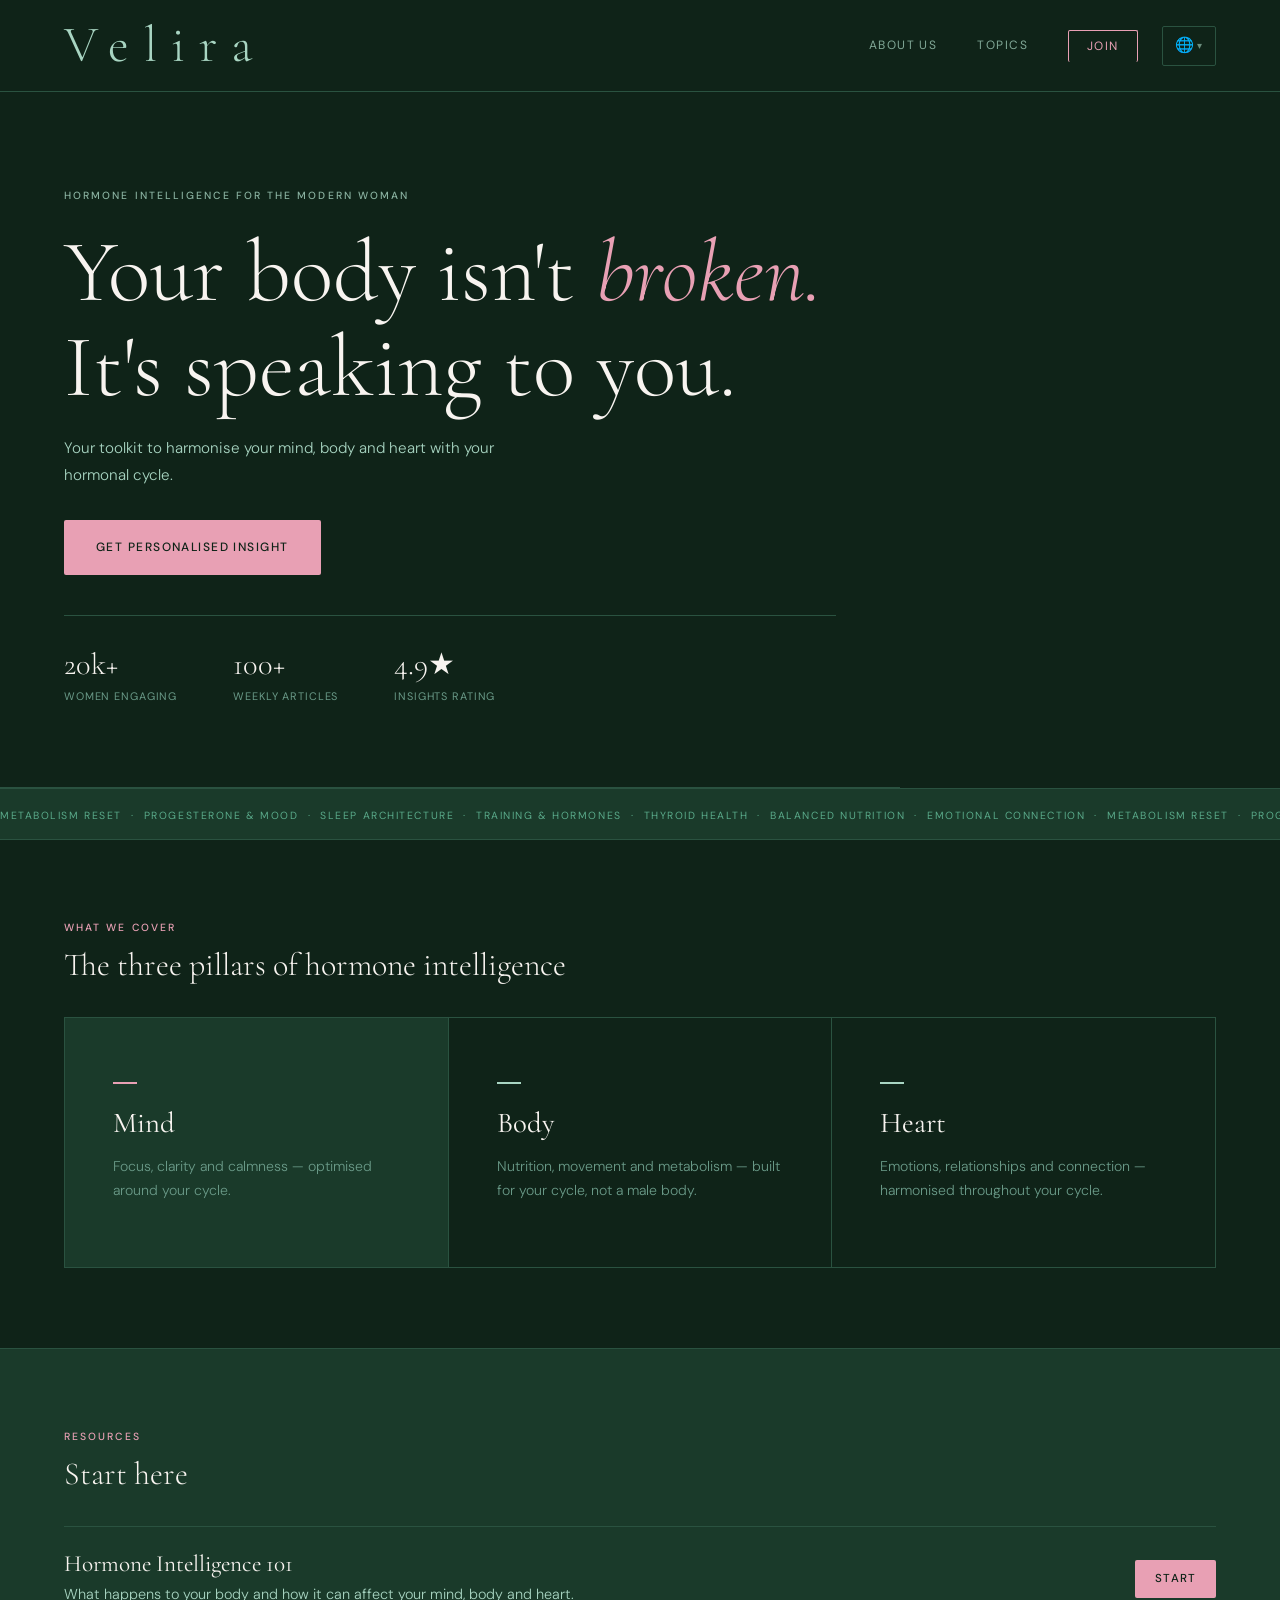
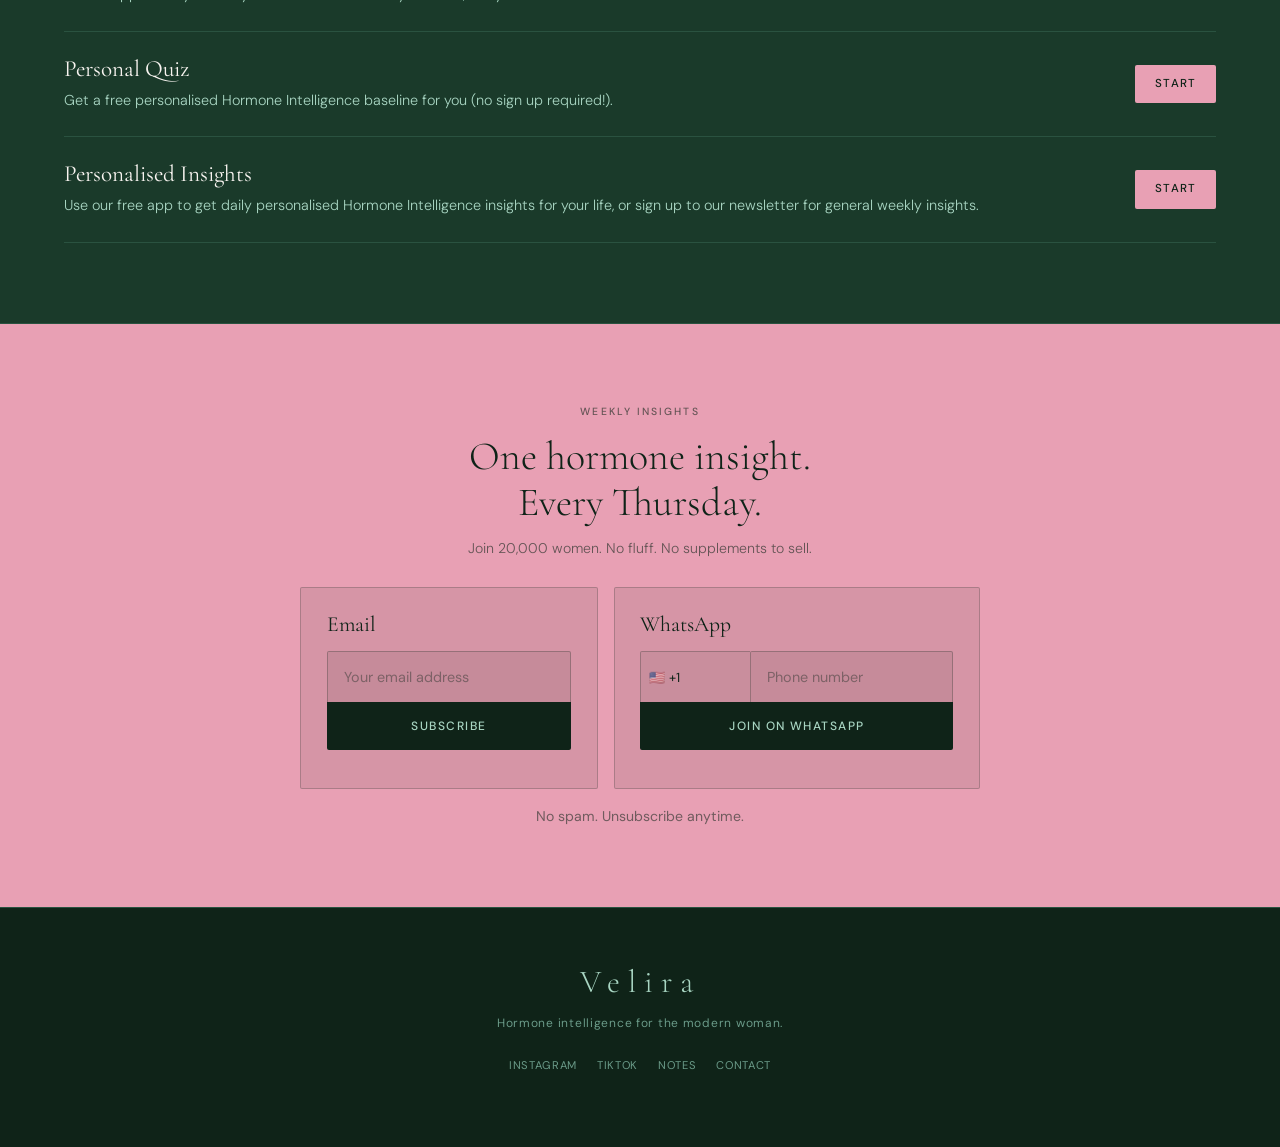
==== commit f353cca4: "Resources CTAs: pink 'Start' buttons Co-Authored-By: Claude Sonnet 4.6 <noreply@anthropic.com>" ====
--- a/index.html
+++ b/index.html
@@ -84,21 +84,21 @@
           <div class="res-title">Hormone Intelligence 101</div>
           <div class="res-desc">What happens to your body and how it can affect your mind, body and heart.</div>
         </div>
-        <a href="/hormone-101" class="res-link">Explore →</a>
+        <a href="/hormone-101" class="res-link res-btn">Start</a>
       </div>
       <div class="res-item">
         <div class="res-content">
           <div class="res-title">Personal Quiz</div>
           <div class="res-desc">Get a free personalised Hormone Intelligence baseline for you (no sign up required!).</div>
         </div>
-        <a href="/quiz" class="res-link">Start →</a>
+        <a href="/quiz" class="res-link res-btn">Start</a>
       </div>
       <div class="res-item">
         <div class="res-content">
           <div class="res-title">Personalised Insights</div>
           <div class="res-desc">Use our free app to get daily personalised Hormone Intelligence insights for your life, or sign up to our newsletter for general weekly insights.</div>
         </div>
-        <a href="/insights" class="res-link">Get started →</a>
+        <a href="/insights" class="res-link res-btn">Start</a>
       </div>
     </div>
   </section>
--- a/css/styles.css
+++ b/css/styles.css
@@ -475,6 +475,21 @@
 }
 
 .res-link:hover { color: var(--pink-light); }
+
+.res-btn {
+  background: var(--pink);
+  color: var(--forest-deep) !important;
+  padding: 10px 20px;
+  border-radius: 2px;
+  font-size: 0.72rem;
+  font-weight: 500;
+  letter-spacing: 0.1em;
+  text-transform: uppercase;
+  transition: background 0.2s;
+  white-space: nowrap;
+}
+
+.res-btn:hover { background: var(--pink-deep); color: var(--cream) !important; }
 
 /* ─────────────────────────────
    NEWSLETTER
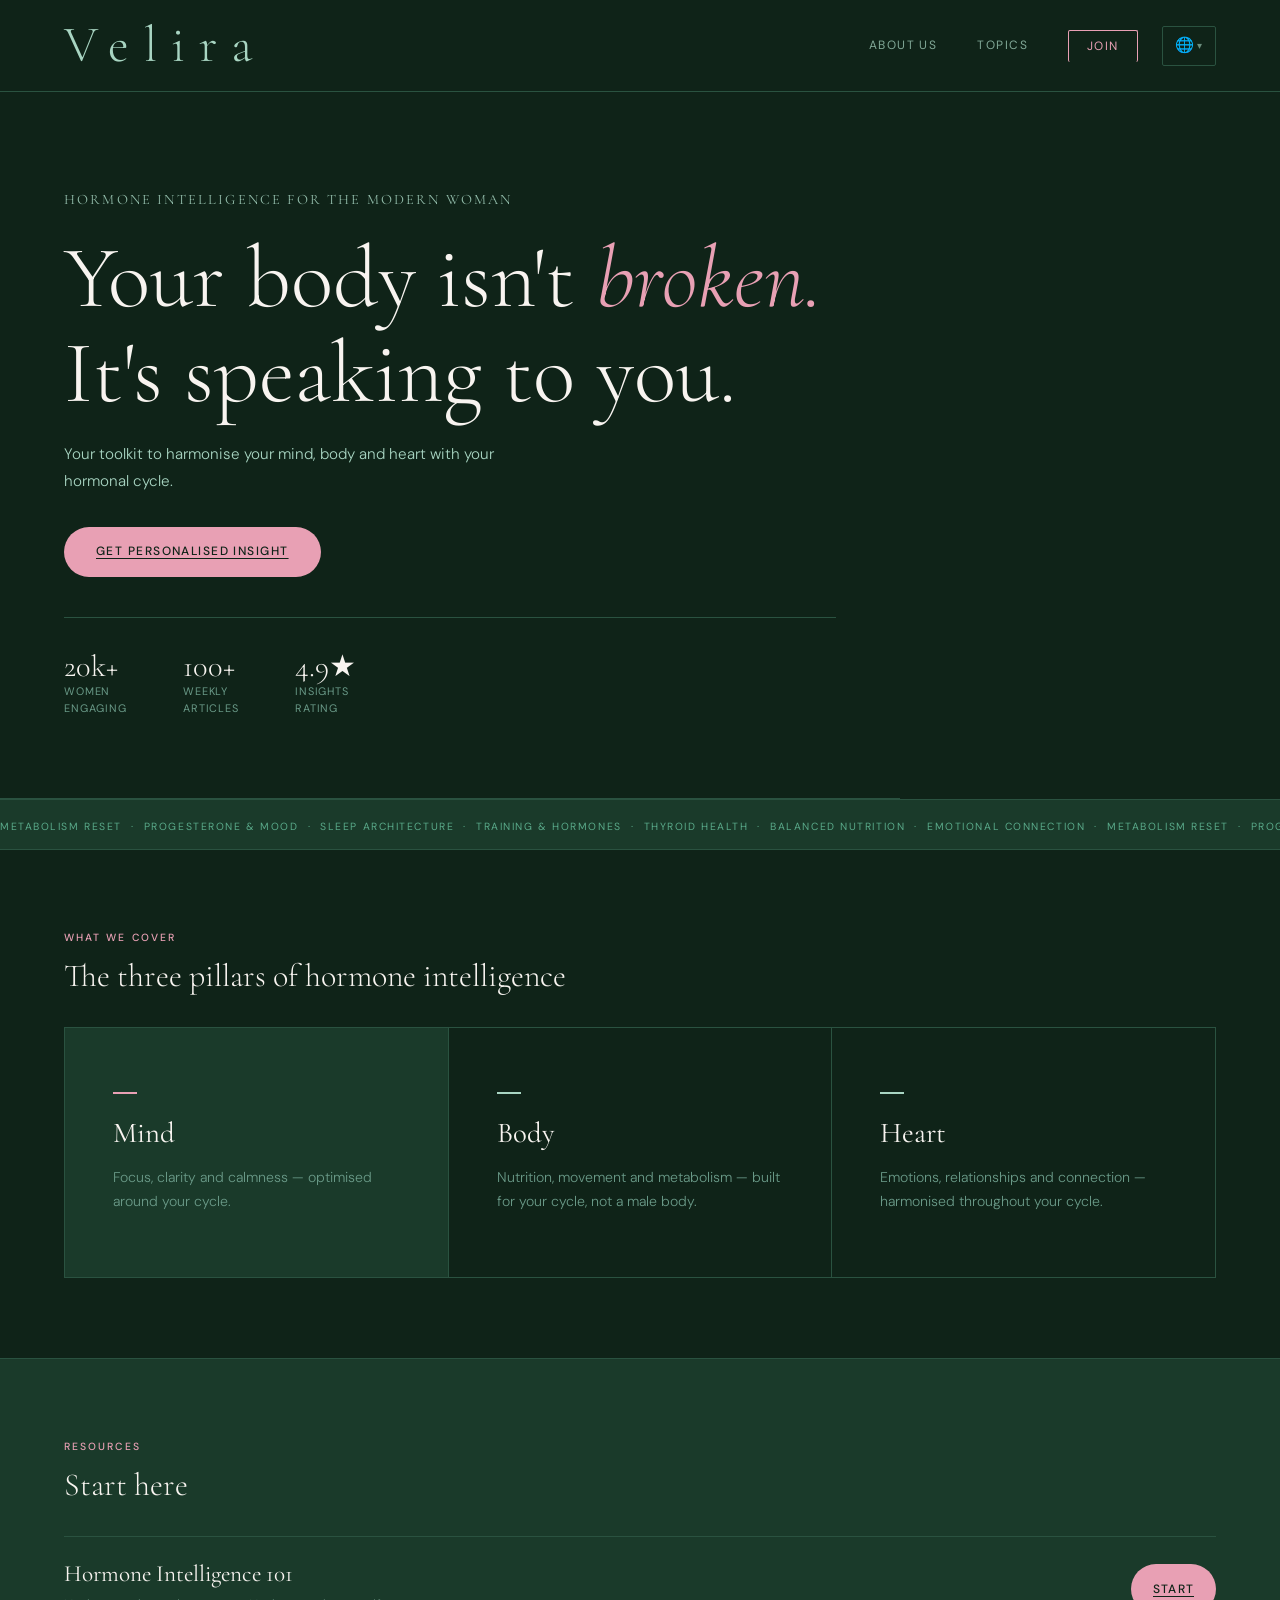
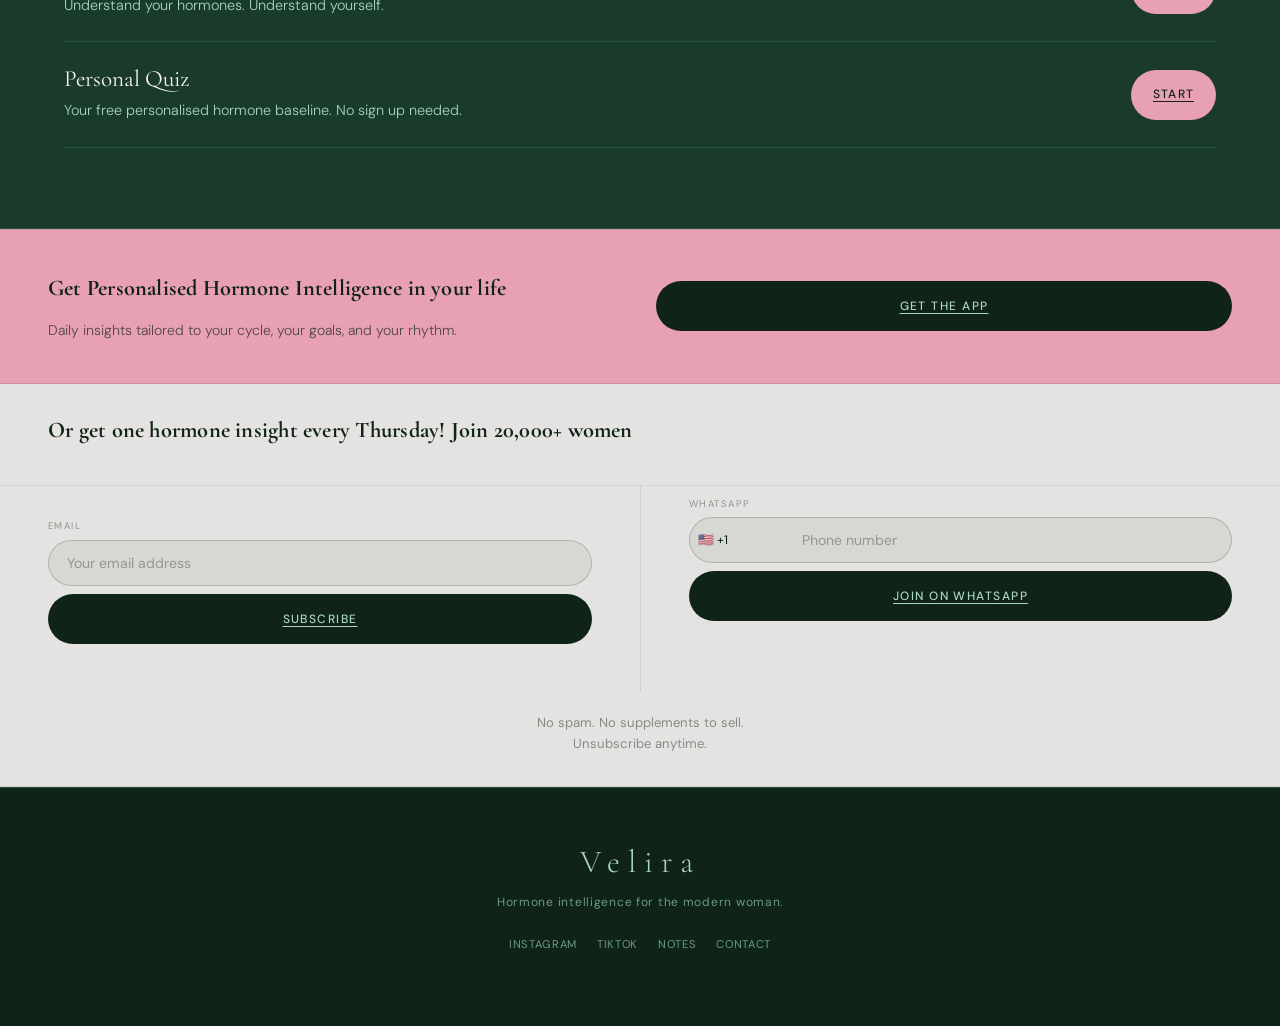
==== commit 599e6eed: "Design system, translation fixes, and brand guideline update - Apply two-zone newsletter layout (pin" ====
--- a/index.html
+++ b/index.html
@@ -5,7 +5,7 @@
   <meta name="viewport" content="width=device-width, initial-scale=1.0">
   <title>Velira | Hormone Intelligence for Women</title>
   <link rel="preconnect" href="https://fonts.googleapis.com">
-  <link href="https://fonts.googleapis.com/css2?family=Cormorant+Garamond:ital,wght@0,300;0,400;1,300;1,400&family=DM+Sans:wght@300;400;500&display=swap" rel="stylesheet">
+  <link href="https://fonts.googleapis.com/css2?family=Cormorant+Garamond:ital,wght@0,300;0,400;1,300;1,400&family=DM+Sans:wght@300;400;500&family=DM+Serif+Display:ital@0;1&display=swap" rel="stylesheet">
   <link rel="stylesheet" href="css/styles.css">
 </head>
 <body>
@@ -41,15 +41,15 @@
     <p class="hero-sub" data-i18n="hero-sub">Your toolkit to harmonise your mind, body and heart with your hormonal cycle.</p>
     <a href="#newsletter" class="btn-primary" data-i18n="hero-btn">Get Personalised Insight</a>
     <div class="stats">
-      <div class="stat"><span>20k+</span><small data-i18n="stat-1">women engaging</small></div>
-      <div class="stat"><span>100+</span><small data-i18n="stat-2">weekly articles</small></div>
-      <div class="stat"><span>4.9★</span><small data-i18n="stat-3">insights rating</small></div>
+      <div class="stat"><span>20k+</span><small data-i18n-html="stat-1">women<br>engaging</small></div>
+      <div class="stat"><span>100+</span><small data-i18n-html="stat-2">weekly<br>articles</small></div>
+      <div class="stat"><span>4.9★</span><small data-i18n-html="stat-3">insights<br>rating</small></div>
     </div>
   </section>
 
   <div class="marquee-wrap">
     <div class="marquee">
-      <span>Metabolism Reset &nbsp;·&nbsp; Progesterone &amp; Mood &nbsp;·&nbsp; Sleep Architecture &nbsp;·&nbsp; Training &amp; Hormones &nbsp;·&nbsp; Thyroid Health &nbsp;·&nbsp; Balanced Nutrition &nbsp;·&nbsp; Emotional Connection &nbsp;·&nbsp; Metabolism Reset &nbsp;·&nbsp; Progesterone &amp; Mood &nbsp;·&nbsp; Sleep Architecture &nbsp;·&nbsp; Training &amp; Hormones &nbsp;·&nbsp; Thyroid Health &nbsp;·&nbsp; Balanced Nutrition &nbsp;·&nbsp; Emotional Connection &nbsp;·&nbsp;</span>
+      <span data-i18n-html="marquee">Metabolism Reset &nbsp;·&nbsp; Progesterone &amp; Mood &nbsp;·&nbsp; Sleep Architecture &nbsp;·&nbsp; Training &amp; Hormones &nbsp;·&nbsp; Thyroid Health &nbsp;·&nbsp; Balanced Nutrition &nbsp;·&nbsp; Emotional Connection &nbsp;·&nbsp; Metabolism Reset &nbsp;·&nbsp; Progesterone &amp; Mood &nbsp;·&nbsp; Sleep Architecture &nbsp;·&nbsp; Training &amp; Hormones &nbsp;·&nbsp; Thyroid Health &nbsp;·&nbsp; Balanced Nutrition &nbsp;·&nbsp; Emotional Connection &nbsp;·&nbsp;</span>
     </div>
   </div>
 
@@ -76,96 +76,103 @@
   </section>
 
   <section class="resources" id="resources">
-    <div class="section-label">Resources</div>
-    <div class="section-title">Start here</div>
+    <div class="section-label" data-i18n="resources-label">Resources</div>
+    <div class="section-title" data-i18n="resources-title">Start here</div>
     <div class="res-list">
       <div class="res-item">
         <div class="res-content">
-          <div class="res-title">Hormone Intelligence 101</div>
-          <div class="res-desc">What happens to your body and how it can affect your mind, body and heart.</div>
+          <div class="res-title" data-i18n="res-1-title">Hormone Intelligence 101</div>
+          <div class="res-desc" data-i18n="res-1-desc">Understand your hormones. Understand yourself.</div>
         </div>
-        <a href="/hormone-101" class="res-link res-btn">Start</a>
+        <a href="/hormone-101" class="res-link res-btn" data-i18n="res-btn-start">Start</a>
       </div>
       <div class="res-item">
         <div class="res-content">
-          <div class="res-title">Personal Quiz</div>
-          <div class="res-desc">Get a free personalised Hormone Intelligence baseline for you (no sign up required!).</div>
+          <div class="res-title" data-i18n="res-2-title">Personal Quiz</div>
+          <div class="res-desc" data-i18n="res-2-desc">Your free personalised hormone baseline. No sign up needed.</div>
         </div>
-        <a href="/quiz" class="res-link res-btn">Start</a>
-      </div>
-      <div class="res-item">
-        <div class="res-content">
-          <div class="res-title">Personalised Insights</div>
-          <div class="res-desc">Use our free app to get daily personalised Hormone Intelligence insights for your life, or sign up to our newsletter for general weekly insights.</div>
-        </div>
-        <a href="/insights" class="res-link res-btn">Start</a>
+        <a href="/quiz" class="res-link res-btn" data-i18n="res-btn-start">Start</a>
       </div>
     </div>
   </section>
 
   <section class="newsletter" id="newsletter">
-    <div class="nl-label" data-i18n="nl-label">Weekly insights</div>
-    <div class="nl-title" data-i18n-html="nl-title">One hormone insight.<br>Every Thursday.</div>
-    <div class="nl-sub" data-i18n="nl-sub">Join 20,000 women. No fluff. No supplements to sell.</div>
 
-    <div class="nl-channels">
-      <div class="nl-channel">
-        <div class="nl-channel-title">Email</div>
-        <form onsubmit="handleSubmit(event)">
-          <input name="website" tabindex="-1" autocomplete="off" style="position:absolute;left:-9999px;opacity:0;height:0">
-          <div class="nl-form">
-            <input type="email" data-i18n-placeholder="nl-email-ph" placeholder="Your email address" required>
-            <button type="submit" data-i18n="nl-email-btn">Subscribe</button>
-          </div>
-        </form>
+    <!-- Zone 1: App (pink) -->
+    <div class="nl-app-zone">
+      <div>
+        <div class="nl-zone-label" data-i18n="nl-app-label">Get Personalised Hormone Intelligence in your life</div>
+        <p class="nl-app-sub" data-i18n="nl-app-sub">Daily insights tailored to your cycle, your goals, and your rhythm.</p>
       </div>
-      <div class="nl-channel">
-        <div class="nl-channel-title">WhatsApp</div>
-        <form onsubmit="handleWhatsApp(event)">
-          <input name="website" tabindex="-1" autocomplete="off" style="position:absolute;left:-9999px;opacity:0;height:0">
-          <div class="nl-form nl-form--wa">
-            <div class="nl-wa-row">
-              <select class="nl-country-select" aria-label="Country code">
-                <option value="+1">🇺🇸 +1</option>
-                <option value="+44">🇬🇧 +44</option>
-                <option value="+49">🇩🇪 +49</option>
-                <option value="+33">🇫🇷 +33</option>
-                <option value="+34">🇪🇸 +34</option>
-                <option value="+39">🇮🇹 +39</option>
-                <option value="+41">🇨🇭 +41</option>
-                <option value="+43">🇦🇹 +43</option>
-                <option value="+31">🇳🇱 +31</option>
-                <option value="+32">🇧🇪 +32</option>
-                <option value="+46">🇸🇪 +46</option>
-                <option value="+47">🇳🇴 +47</option>
-                <option value="+45">🇩🇰 +45</option>
-                <option value="+358">🇫🇮 +358</option>
-                <option value="+48">🇵🇱 +48</option>
-                <option value="+351">🇵🇹 +351</option>
-                <option value="+91">🇮🇳 +91</option>
-                <option value="+971">🇦🇪 +971</option>
-                <option value="+966">🇸🇦 +966</option>
-                <option value="+965">🇰🇼 +965</option>
-                <option value="+974">🇶🇦 +974</option>
-                <option value="+20">🇪🇬 +20</option>
-                <option value="+212">🇲🇦 +212</option>
-                <option value="+27">🇿🇦 +27</option>
-                <option value="+55">🇧🇷 +55</option>
-                <option value="+52">🇲🇽 +52</option>
-                <option value="+54">🇦🇷 +54</option>
-                <option value="+61">🇦🇺 +61</option>
-                <option value="+64">🇳🇿 +64</option>
-                <option value="+65">🇸🇬 +65</option>
-              </select>
-              <input type="tel" placeholder="Phone number" required>
-            </div>
-            <button type="submit" data-i18n="nl-wa-btn">Join on WhatsApp</button>
-          </div>
-        </form>
-      </div>
+      <a href="#" class="nl-app-btn" data-i18n="nl-app-btn">Get the App</a>
     </div>
 
-    <p class="nl-note" data-i18n="nl-note">No spam. Unsubscribe anytime.</p>
+    <!-- Zone 2: Weekly newsletter (grey) -->
+    <div class="nl-news-zone">
+      <div class="nl-news-header">
+        <div class="nl-zone-label" data-i18n="nl-weekly-label">Or get one hormone insight every Thursday! Join 20,000+ women</div>
+      </div>
+      <div class="nl-news-cols">
+        <!-- Email -->
+        <div class="nl-news-col">
+          <div class="nl-form-block">
+            <span class="nl-form-label" data-i18n="nl-email-label">Email</span>
+            <form onsubmit="handleSubmit(event)">
+              <input name="website" tabindex="-1" autocomplete="off" style="position:absolute;left:-9999px;opacity:0;height:0">
+              <input class="nl-zone-input" type="email" data-i18n-placeholder="nl-email-ph" placeholder="Your email address" required>
+              <button class="nl-zone-submit" type="submit" data-i18n="nl-email-btn">Subscribe</button>
+            </form>
+          </div>
+        </div>
+        <!-- WhatsApp -->
+        <div class="nl-news-col">
+          <div class="nl-form-block">
+            <span class="nl-form-label" data-i18n="nl-wa-label">WhatsApp</span>
+            <form onsubmit="handleWhatsApp(event)">
+              <input name="website" tabindex="-1" autocomplete="off" style="position:absolute;left:-9999px;opacity:0;height:0">
+              <div class="nl-wa-row">
+                <select class="nl-country-select" aria-label="Country code">
+                  <option value="+1">🇺🇸 +1</option>
+                  <option value="+44">🇬🇧 +44</option>
+                  <option value="+49">🇩🇪 +49</option>
+                  <option value="+33">🇫🇷 +33</option>
+                  <option value="+34">🇪🇸 +34</option>
+                  <option value="+39">🇮🇹 +39</option>
+                  <option value="+41">🇨🇭 +41</option>
+                  <option value="+43">🇦🇹 +43</option>
+                  <option value="+31">🇳🇱 +31</option>
+                  <option value="+32">🇧🇪 +32</option>
+                  <option value="+46">🇸🇪 +46</option>
+                  <option value="+47">🇳🇴 +47</option>
+                  <option value="+45">🇩🇰 +45</option>
+                  <option value="+358">🇫🇮 +358</option>
+                  <option value="+48">🇵🇱 +48</option>
+                  <option value="+351">🇵🇹 +351</option>
+                  <option value="+91">🇮🇳 +91</option>
+                  <option value="+971">🇦🇪 +971</option>
+                  <option value="+966">🇸🇦 +966</option>
+                  <option value="+965">🇰🇼 +965</option>
+                  <option value="+974">🇶🇦 +974</option>
+                  <option value="+20">🇪🇬 +20</option>
+                  <option value="+212">🇲🇦 +212</option>
+                  <option value="+27">🇿🇦 +27</option>
+                  <option value="+55">🇧🇷 +55</option>
+                  <option value="+52">🇲🇽 +52</option>
+                  <option value="+54">🇦🇷 +54</option>
+                  <option value="+61">🇦🇺 +61</option>
+                  <option value="+64">🇳🇿 +64</option>
+                  <option value="+65">🇸🇬 +65</option>
+                </select>
+                <input class="nl-zone-input" type="tel" data-i18n-placeholder="nl-phone-ph" placeholder="Phone number" required>
+              </div>
+              <button class="nl-zone-submit" type="submit" data-i18n="nl-wa-btn">Join on WhatsApp</button>
+            </form>
+          </div>
+        </div>
+      </div>
+      <p class="nl-note" data-i18n-html="nl-note">No spam. No supplements to sell.<br>Unsubscribe anytime.</p>
+    </div>
+
   </section>
 
   <div id="contact" style="scroll-margin-top:80px"></div>
--- a/css/styles.css
+++ b/css/styles.css
@@ -8,9 +8,12 @@
   --mint: #a8d5c2;
   --mint-light: #d4ede6;
   --mint-deep: #5aaa8a;
+  --mint-dark: #7ab5a0;
   --cream: #f8f4f0;
+  --grey: #e5e3e1;
   --muted: #6a9a88;
   --font-display: 'Cormorant Garamond', Georgia, serif;
+  --font-serif: 'DM Serif Display', Georgia, serif;
   --font-body: 'DM Sans', sans-serif;
 }
 
@@ -199,18 +202,19 @@
 }
 
 .eyebrow {
-  font-size: 0.65rem;
-  letter-spacing: 0.2em;
+  font-family: var(--font-display);
+  font-size: 0.9rem;
+  font-weight: 400;
+  letter-spacing: 0.15em;
   text-transform: uppercase;
   color: var(--mint);
   margin-bottom: 1.25rem;
-  font-weight: 500;
-  opacity: 0.8;
+  opacity: 0.85;
 }
 
 h1 {
   font-family: var(--font-display);
-  font-size: clamp(2.6rem, 9vw, 5.5rem);
+  font-size: clamp(3.2rem, 11vw, 5.5rem);
   font-weight: 300;
   line-height: 1.08;
   color: var(--cream);
@@ -237,19 +241,25 @@
 }
 
 .btn-primary {
-  display: block;
+  display: flex;
+  align-items: center;
+  justify-content: center;
   width: 100%;
   background: var(--pink);
   color: var(--forest-deep);
-  text-decoration: none;
+  text-decoration: underline;
+  text-decoration-color: var(--forest-deep);
+  text-underline-offset: 3px;
+  font-family: var(--font-body);
   font-size: 0.75rem;
   font-weight: 500;
   letter-spacing: 0.12em;
   text-transform: uppercase;
-  padding: 18px 32px;
+  padding: 15px 32px;
   border: none;
   cursor: pointer;
-  border-radius: 2px;
+  border-radius: 50px;
+  min-height: 50px;
   transition: background 0.2s;
   text-align: center;
 }
@@ -283,10 +293,12 @@
 }
 
 .stat small {
+  display: block;
   font-size: 0.6rem;
   color: var(--muted);
   text-transform: uppercase;
   letter-spacing: 0.08em;
+  word-break: break-word;
 }
 
 /* ─────────────────────────────
@@ -479,78 +491,145 @@
 .res-btn {
   background: var(--pink);
   color: var(--forest-deep) !important;
-  padding: 10px 20px;
-  border-radius: 2px;
-  font-size: 0.72rem;
+  padding: 13px 22px;
+  border-radius: 50px;
+  font-size: 0.75rem;
   font-weight: 500;
   letter-spacing: 0.1em;
   text-transform: uppercase;
+  text-decoration: underline;
+  text-decoration-color: var(--forest-deep);
+  text-underline-offset: 3px;
   transition: background 0.2s;
   white-space: nowrap;
+  min-height: 50px;
+  display: flex;
+  align-items: center;
+  justify-content: center;
 }
 
 .res-btn:hover { background: var(--pink-deep); color: var(--cream) !important; }
 
 /* ─────────────────────────────
-   NEWSLETTER
-───────────────────────────── */
-.newsletter {
+   NEWSLETTER — two-zone, mobile first
+───────────────────────────── */
+.newsletter { display: flex; flex-direction: column; }
+
+/* Shared zone label */
+.nl-zone-label {
+  font-family: var(--font-display);
+  font-size: 1.4rem;
+  font-weight: 700;
+  letter-spacing: 0.01em;
+  margin-bottom: 0.85rem;
+  color: var(--forest-deep);
+}
+
+/* ZONE 1: App (pink bg) */
+.nl-app-zone {
   background: var(--pink);
-  padding: 3rem 1.25rem;
-  text-align: center;
-}
-
-.nl-label {
-  font-size: 0.65rem;
-  letter-spacing: 0.2em;
-  text-transform: uppercase;
-  color: var(--forest-deep);
-  margin-bottom: 0.75rem;
-  font-weight: 500;
-  opacity: 0.6;
-}
-
-.nl-title {
-  font-family: var(--font-display);
-  font-size: clamp(1.8rem, 7vw, 2.5rem);
-  font-weight: 300;
-  color: var(--forest-deep);
-  line-height: 1.15;
-  margin-bottom: 0.75rem;
-}
-
-.nl-sub {
+  border-top: 0.5px solid rgba(15,35,24,0.12);
+  border-bottom: 0.5px solid rgba(15,35,24,0.12);
+  padding: 2rem 1.25rem;
+}
+
+.nl-app-sub {
   font-size: 0.88rem;
   color: var(--forest-deep);
-  opacity: 0.6;
-  margin-bottom: 1.75rem;
-  font-weight: 300;
-}
-
-.nl-form {
+  opacity: 0.7;
+  font-weight: 300;
+  line-height: 1.65;
+  margin-bottom: 1.25rem;
+}
+
+.nl-app-btn {
+  display: flex;
+  align-items: center;
+  justify-content: center;
+  width: 100%;
+  background: var(--forest-deep);
+  color: var(--mint);
+  padding: 15px;
+  border-radius: 50px;
+  font-family: var(--font-body);
+  font-size: 0.75rem;
+  font-weight: 500;
+  letter-spacing: 0.12em;
+  text-transform: uppercase;
+  text-decoration: underline;
+  text-decoration-color: var(--mint);
+  text-underline-offset: 3px;
+  text-align: center;
+  min-height: 50px;
+  border: none;
+  cursor: pointer;
+  transition: background 0.2s;
+}
+
+.nl-app-btn:hover { background: var(--forest); }
+a.nl-app-btn { text-decoration: underline; text-decoration-color: var(--mint); }
+
+/* ZONE 2: Newsletter (grey bg) */
+.nl-news-zone {
+  background: var(--grey);
+  border-bottom: 0.5px solid rgba(15,35,24,0.1);
+}
+
+.nl-news-header {
+  padding: 1rem 1.25rem 0.5rem;
+  border-bottom: 0.5px solid rgba(15,35,24,0.08);
+}
+
+.nl-news-cols {
   display: flex;
   flex-direction: column;
-  max-width: 420px;
-  margin: 0 auto 0.75rem;
-}
-
-.nl-form input {
-  padding: 16px;
-  background: rgba(15, 35, 24, 0.08);
-  border: 0.5px solid rgba(15, 35, 24, 0.25);
-  border-bottom: none;
+}
+
+.nl-news-col {
+  padding: 0.75rem 1.25rem;
+}
+
+.nl-news-col + .nl-news-col {
+  border-top: 0.5px solid rgba(15,35,24,0.08);
+  padding-top: 0.6rem;
+}
+
+/* Form blocks */
+.nl-form-block { margin-bottom: 1rem; }
+
+.nl-form-label {
+  display: block;
+  font-size: 0.6rem;
+  letter-spacing: 0.15em;
+  text-transform: uppercase;
+  color: var(--forest-deep);
+  opacity: 0.4;
+  margin-bottom: 0.4rem;
+}
+
+.nl-zone-input {
+  display: block;
+  width: 100%;
+  padding: 13px 18px;
+  background: rgba(15,35,24,0.06);
+  border: 0.5px solid rgba(15,35,24,0.2);
   color: var(--forest-deep);
   font-family: var(--font-body);
-  font-size: 1rem;
+  font-size: 0.88rem;
   outline: none;
-  border-radius: 2px 2px 0 0;
+  border-radius: 50px;
   -webkit-appearance: none;
-}
-
-.nl-form input::placeholder { color: rgba(15, 35, 24, 0.4); }
-
-.nl-form button {
-  padding: 16px;
+  margin-bottom: 0.5rem;
+}
+
+.nl-zone-input::placeholder { color: rgba(15,35,24,0.35); }
+
+.nl-zone-submit {
+  display: flex;
+  align-items: center;
+  justify-content: center;
+  width: 100%;
+  padding: 15px;
   background: var(--forest-deep);
   color: var(--mint);
   border: none;
@@ -560,73 +639,50 @@
   letter-spacing: 0.12em;
   text-transform: uppercase;
   cursor: pointer;
-  border-radius: 0 0 2px 2px;
+  border-radius: 50px;
+  min-height: 50px;
+  text-decoration: underline;
+  text-decoration-color: var(--mint);
+  text-underline-offset: 3px;
   transition: background 0.2s;
 }
 
-.nl-form button:hover { background: var(--forest); }
-
-/* Two-channel signup cards */
-.nl-channels {
-  display: grid;
-  grid-template-columns: 1fr;
-  gap: 1rem;
-  max-width: 680px;
-  margin: 0 auto 1rem;
-  text-align: left;
-}
-
-.nl-channel {
-  background: rgba(15,35,24,0.08);
-  border: 0.5px solid rgba(15,35,24,0.22);
-  border-radius: 2px;
-  padding: 1.6rem;
-}
-
-.nl-channel-title {
-  font-family: var(--font-display);
-  font-size: 1.35rem;
-  font-weight: 400;
+.nl-zone-submit:hover { background: var(--forest); }
+
+/* WhatsApp row */
+.nl-wa-row { display: flex; margin-bottom: 0.5rem; }
+
+.nl-country-select {
+  width: 95px;
+  flex-shrink: 0;
+  padding: 11px 8px;
+  background: rgba(15,35,24,0.06);
+  border: 0.5px solid rgba(15,35,24,0.2);
+  border-right: none;
+  border-radius: 50px 0 0 50px;
+  font-family: var(--font-body);
+  font-size: 0.78rem;
   color: var(--forest-deep);
-  margin-bottom: 1rem;
-  line-height: 1;
-}
-
-/* WhatsApp country code row */
-.nl-wa-row {
-  display: flex;
-  gap: 0;
-  margin-bottom: 0;
-}
-
-.nl-country-select {
-  width: 110px;
-  flex-shrink: 0;
-  padding: 13px 8px;
-  background: rgba(15,35,24,0.06);
-  border: 0.5px solid rgba(15,35,24,0.25);
-  border-right: none;
-  border-bottom: none;
-  color: var(--forest-deep);
-  font-family: var(--font-body);
-  font-size: 0.82rem;
   outline: none;
-  border-radius: 2px 0 0 0;
   cursor: pointer;
   -webkit-appearance: none;
   appearance: none;
 }
 
-.nl-wa-row input {
+.nl-wa-row .nl-zone-input {
+  border-radius: 0 50px 50px 0;
   flex: 1;
-  border-radius: 0 2px 0 0 !important;
+  width: auto;
+  margin-bottom: 0;
+  border-left: none;
 }
 
 .nl-note {
-  font-size: 0.88rem;
+  font-size: 0.82rem;
   color: var(--forest-deep);
-  opacity: 0.55;
-  margin-top: 1rem;
+  opacity: 0.45;
+  padding: 0.35rem 1.25rem 1.5rem;
+  text-align: center;
 }
 
 /* ─────────────────────────────
@@ -643,12 +699,14 @@
 }
 
 .notes-title {
-  font-family: var(--font-display);
-  font-size: clamp(3rem, 8vw, 5.5rem);
-  font-weight: 300;
+  font-family: var(--font-body);
+  font-size: 1.1rem;
+  font-weight: 500;
+  letter-spacing: 0.2em;
+  text-transform: uppercase;
   color: var(--pink);
   margin-bottom: 2rem;
-  line-height: 1.05;
+  line-height: 1.2;
 }
 
 .notes-intro {
@@ -663,19 +721,23 @@
   padding: 1.75rem 0;
 }
 
+.notes-block + .notes-block {
+  border-top: 0.5px solid var(--forest-mid);
+}
+
 .notes-block-title {
   font-family: var(--font-display);
-  font-size: 1.45rem;
-  font-weight: 400;
+  font-size: 1.3rem;
+  font-weight: 300;
+  font-style: italic;
   color: var(--cream);
   margin-bottom: 0.75rem;
-  font-style: italic;
   line-height: 1.2;
 }
 
 .notes-block p {
-  font-size: 0.9rem;
-  color: var(--mint);
+  font-size: 0.88rem;
+  color: var(--mint-dark);
   line-height: 1.75;
   font-weight: 300;
 }
@@ -861,29 +923,34 @@
   .nav-links { order: 2; }
   .nav-actions { order: 3; margin-left: 1.5rem; }
 
-  /* Newsletter */
-  .newsletter { padding: 5rem 4rem; }
-  .nl-channels { grid-template-columns: 1fr 1fr; }
-  /* Keep channel forms vertical (not inline) even on tablet */
-  .nl-channel .nl-form { flex-direction: column; }
-  .nl-channel .nl-form input {
-    border-bottom: none;
-    border-right: 0.5px solid rgba(15,35,24,0.25) !important;
-    border-radius: 2px 2px 0 0 !important;
-  }
-  .nl-channel .nl-form button { border-radius: 0 0 2px 2px; }
-  .nl-country-select { border-radius: 2px 0 0 0; }
-
-  .nl-form { flex-direction: row; }
-
-  .nl-form input {
-    border-bottom: 0.5px solid rgba(15, 35, 24, 0.25);
-    border-right: none;
-    border-radius: 2px 0 0 2px;
-    font-size: 0.9rem;
-  }
-
-  .nl-form button { border-radius: 0 2px 2px 0; }
+  /* Newsletter — desktop two-zone */
+  .nl-app-zone {
+    display: grid;
+    grid-template-columns: 1fr 1fr;
+    padding: 2.5rem 3rem;
+    gap: 2rem;
+    align-items: center;
+  }
+  .nl-app-zone .nl-app-sub { margin-bottom: 0; }
+  .nl-app-btn { width: 100%; }
+
+  .nl-news-header { padding: 1.75rem 3rem 1.5rem; }
+
+  .nl-news-cols {
+    display: grid;
+    grid-template-columns: 1fr 1fr;
+  }
+
+  .nl-news-col {
+    padding: 2rem 3rem;
+  }
+
+  .nl-news-col + .nl-news-col {
+    border-top: none;
+    border-left: 0.5px solid rgba(15,35,24,0.1);
+  }
+
+  .nl-note { padding: 1.25rem 3rem 2rem; }
 
   /* Notes */
   .notes { padding: 5rem 4rem; }
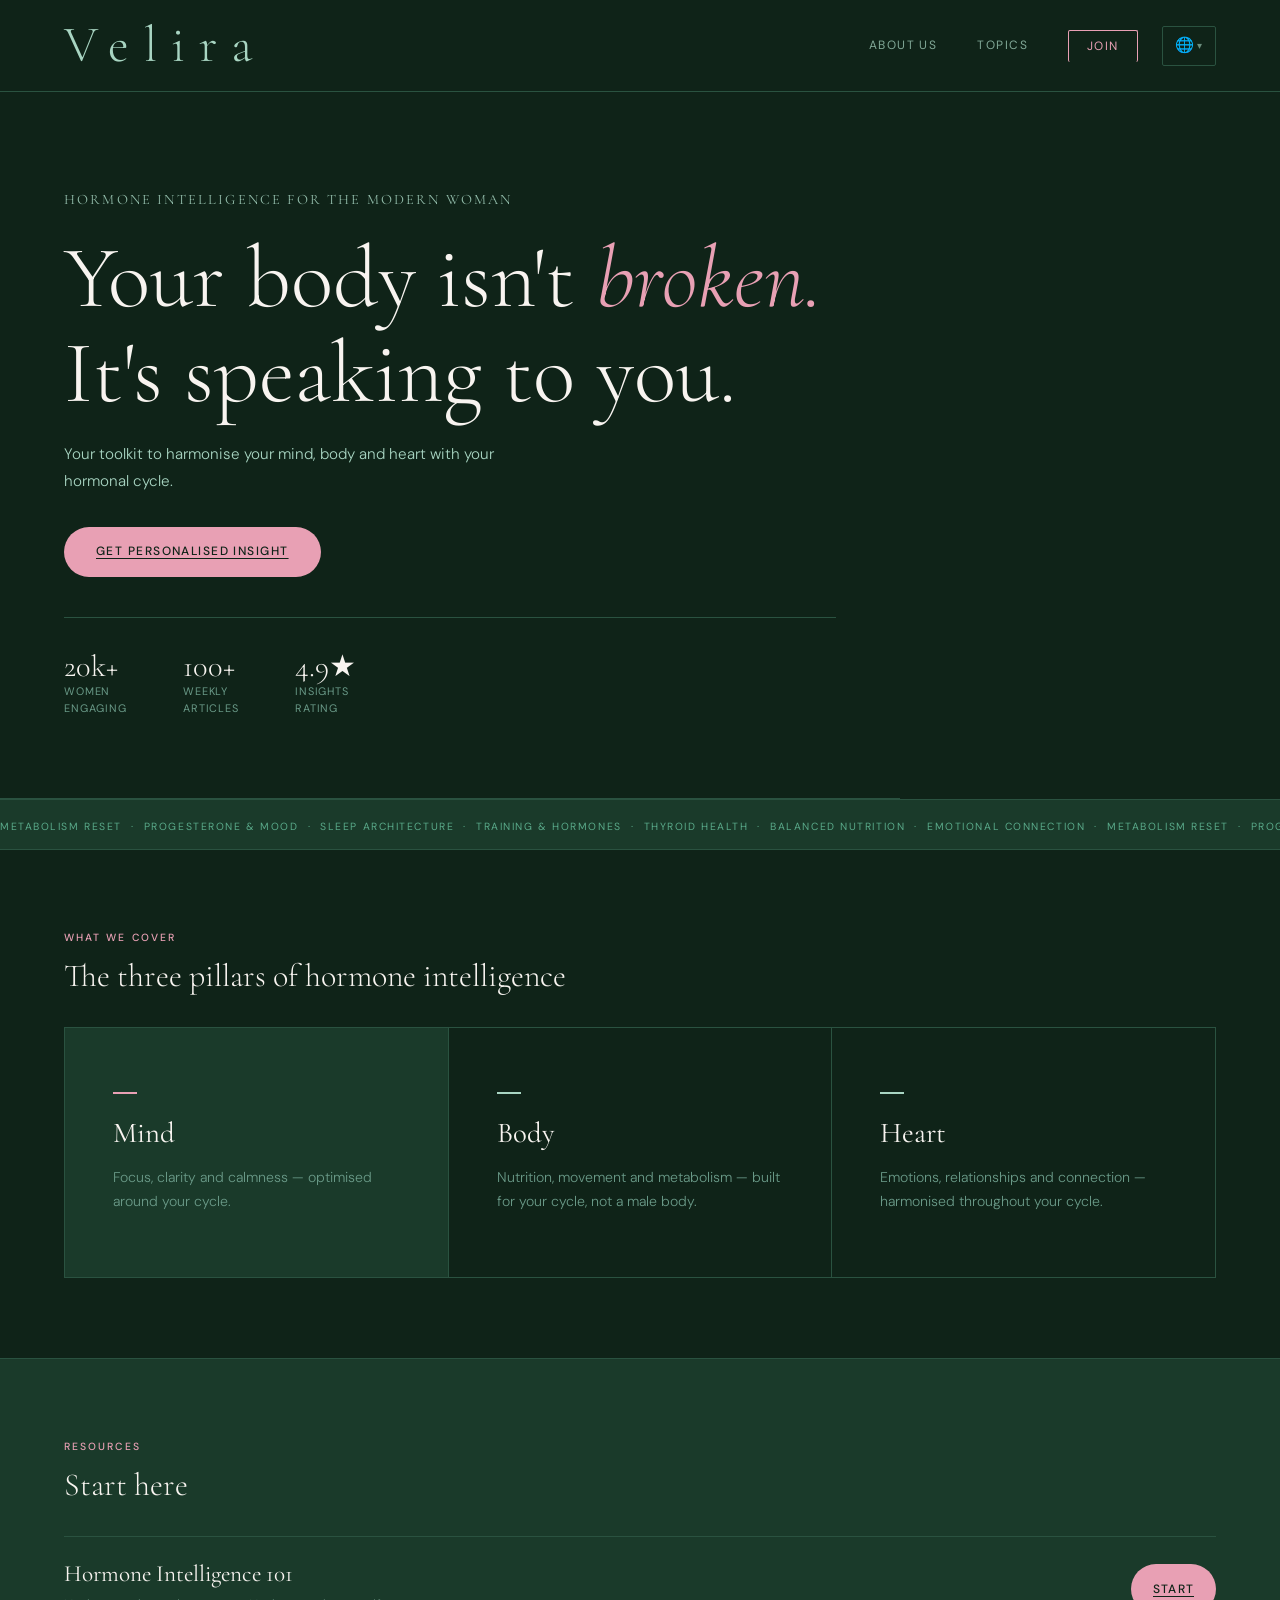
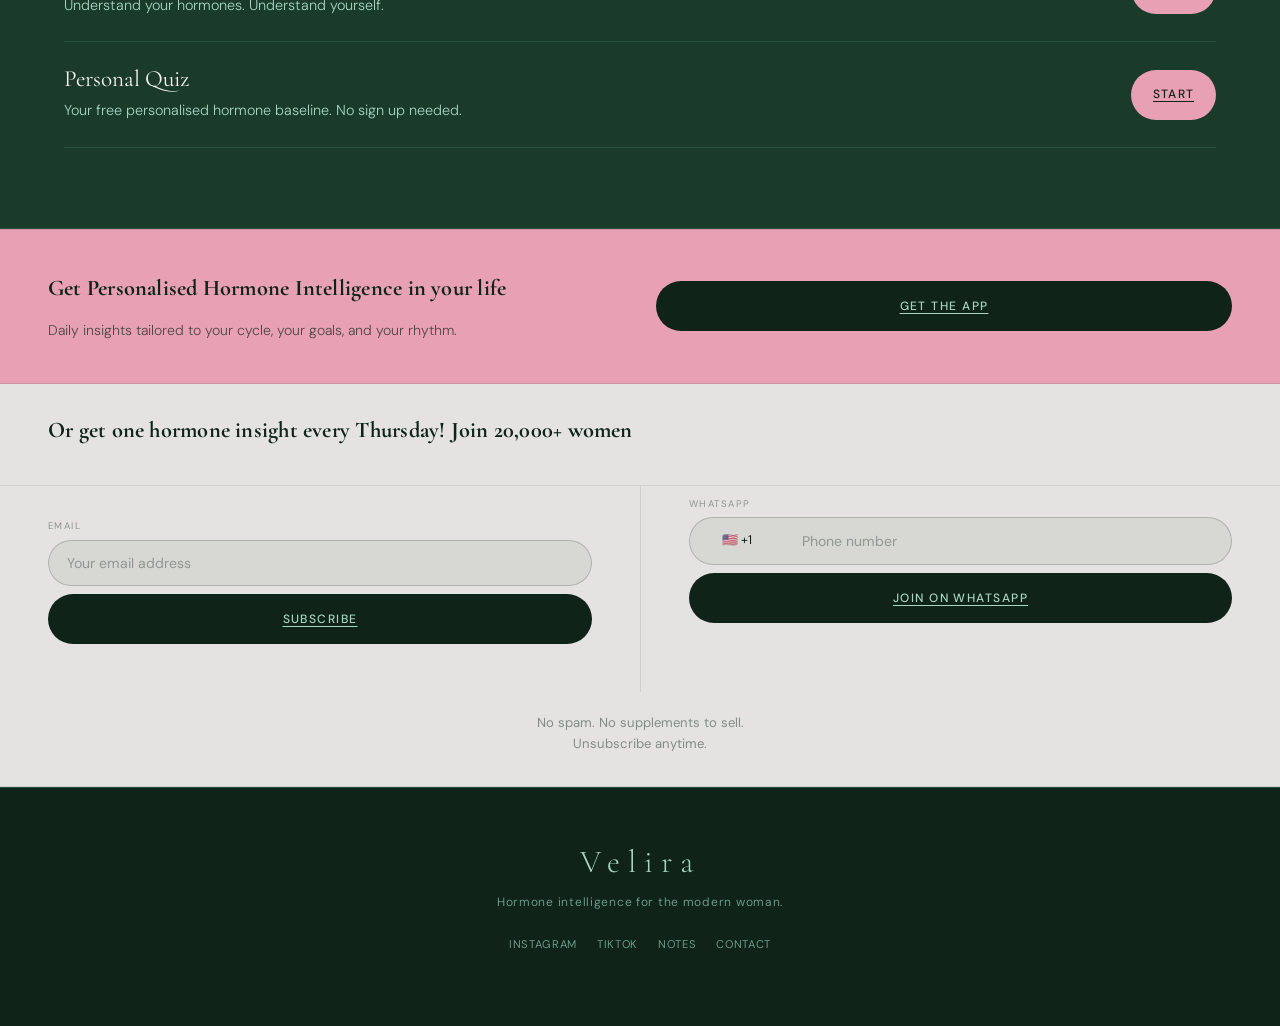
==== commit cb01ba72: "Add searchable country code combobox for WhatsApp sign-up Replaces the plain <select> with a custom " ====
--- a/index.html
+++ b/index.html
@@ -131,38 +131,14 @@
             <form onsubmit="handleWhatsApp(event)">
               <input name="website" tabindex="-1" autocomplete="off" style="position:absolute;left:-9999px;opacity:0;height:0">
               <div class="nl-wa-row">
-                <select class="nl-country-select" aria-label="Country code">
-                  <option value="+1">🇺🇸 +1</option>
-                  <option value="+44">🇬🇧 +44</option>
-                  <option value="+49">🇩🇪 +49</option>
-                  <option value="+33">🇫🇷 +33</option>
-                  <option value="+34">🇪🇸 +34</option>
-                  <option value="+39">🇮🇹 +39</option>
-                  <option value="+41">🇨🇭 +41</option>
-                  <option value="+43">🇦🇹 +43</option>
-                  <option value="+31">🇳🇱 +31</option>
-                  <option value="+32">🇧🇪 +32</option>
-                  <option value="+46">🇸🇪 +46</option>
-                  <option value="+47">🇳🇴 +47</option>
-                  <option value="+45">🇩🇰 +45</option>
-                  <option value="+358">🇫🇮 +358</option>
-                  <option value="+48">🇵🇱 +48</option>
-                  <option value="+351">🇵🇹 +351</option>
-                  <option value="+91">🇮🇳 +91</option>
-                  <option value="+971">🇦🇪 +971</option>
-                  <option value="+966">🇸🇦 +966</option>
-                  <option value="+965">🇰🇼 +965</option>
-                  <option value="+974">🇶🇦 +974</option>
-                  <option value="+20">🇪🇬 +20</option>
-                  <option value="+212">🇲🇦 +212</option>
-                  <option value="+27">🇿🇦 +27</option>
-                  <option value="+55">🇧🇷 +55</option>
-                  <option value="+52">🇲🇽 +52</option>
-                  <option value="+54">🇦🇷 +54</option>
-                  <option value="+61">🇦🇺 +61</option>
-                  <option value="+64">🇳🇿 +64</option>
-                  <option value="+65">🇸🇬 +65</option>
-                </select>
+                <div class="nl-country-combobox" id="nl-country-combobox">
+                  <div class="nl-country-trigger" id="nl-country-trigger" role="button" tabindex="0" onclick="toggleCountryDropdown(event)" onkeydown="if(event.key==='Enter'||event.key===' '){event.preventDefault();toggleCountryDropdown(event);}" aria-haspopup="listbox" aria-label="Country code">🇺🇸 +1</div>
+                  <div class="nl-country-dropdown" id="nl-country-dropdown" onclick="event.stopPropagation()">
+                    <input type="text" class="nl-country-search" id="nl-country-search" placeholder="Search country…" autocomplete="off" oninput="filterCountries(this.value)" aria-label="Search country">
+                    <ul class="nl-country-list" id="nl-country-list" role="listbox"></ul>
+                  </div>
+                  <input type="hidden" class="nl-country-value" id="nl-country-value" value="+1">
+                </div>
                 <input class="nl-zone-input" type="tel" data-i18n-placeholder="nl-phone-ph" placeholder="Phone number" required>
               </div>
               <button class="nl-zone-submit" type="submit" data-i18n="nl-wa-btn">Join on WhatsApp</button>
@@ -188,7 +164,7 @@
     </div>
   </footer>
 
-  <script src="js/translations.js"></script>
-  <script src="js/main.js"></script>
+  <script src="js/translations.js?v=2"></script>
+  <script src="js/main.js?v=2"></script>
 </body>
 </html>
--- a/css/styles.css
+++ b/css/styles.css
@@ -652,9 +652,19 @@
 /* WhatsApp row */
 .nl-wa-row { display: flex; margin-bottom: 0.5rem; }
 
-.nl-country-select {
+/* ─── Country code combobox ─── */
+.nl-country-combobox {
+  position: relative;
   width: 95px;
   flex-shrink: 0;
+}
+
+.nl-country-trigger {
+  display: flex;
+  align-items: center;
+  justify-content: center;
+  width: 100%;
+  min-height: 48px;
   padding: 11px 8px;
   background: rgba(15,35,24,0.06);
   border: 0.5px solid rgba(15,35,24,0.2);
@@ -663,10 +673,77 @@
   font-family: var(--font-body);
   font-size: 0.78rem;
   color: var(--forest-deep);
+  cursor: pointer;
+  user-select: none;
+  white-space: nowrap;
+}
+
+.nl-country-trigger:hover {
+  background: rgba(15,35,24,0.1);
+}
+
+.nl-country-dropdown {
+  display: none;
+  position: absolute;
+  top: calc(100% + 4px);
+  left: 0;
+  z-index: 200;
+  width: 240px;
+  background: var(--cream);
+  border: 0.5px solid rgba(15,35,24,0.2);
+  border-radius: 12px;
+  box-shadow: 0 8px 24px rgba(0,0,0,0.12);
+  overflow: hidden;
+}
+
+.nl-country-combobox.open .nl-country-dropdown {
+  display: block;
+}
+
+.nl-country-search {
+  display: block;
+  width: 100%;
+  padding: 10px 14px;
+  border: none;
+  border-bottom: 0.5px solid rgba(15,35,24,0.12);
+  background: transparent;
+  font-family: var(--font-body);
+  font-size: 0.82rem;
+  color: var(--forest-deep);
   outline: none;
+}
+
+.nl-country-search::placeholder {
+  color: rgba(15,35,24,0.35);
+}
+
+.nl-country-list {
+  list-style: none;
+  margin: 0;
+  padding: 4px 0;
+  max-height: 200px;
+  overflow-y: auto;
+}
+
+.nl-country-list li {
+  padding: 8px 14px;
+  font-family: var(--font-body);
+  font-size: 0.82rem;
+  color: var(--forest-deep);
   cursor: pointer;
-  -webkit-appearance: none;
-  appearance: none;
+  white-space: nowrap;
+  overflow: hidden;
+  text-overflow: ellipsis;
+}
+
+.nl-country-list li:hover,
+.nl-country-list li.highlighted {
+  background: rgba(15,35,24,0.06);
+}
+
+.nl-country-list li.selected {
+  background: rgba(15,35,24,0.1);
+  font-weight: 500;
 }
 
 .nl-wa-row .nl-zone-input {
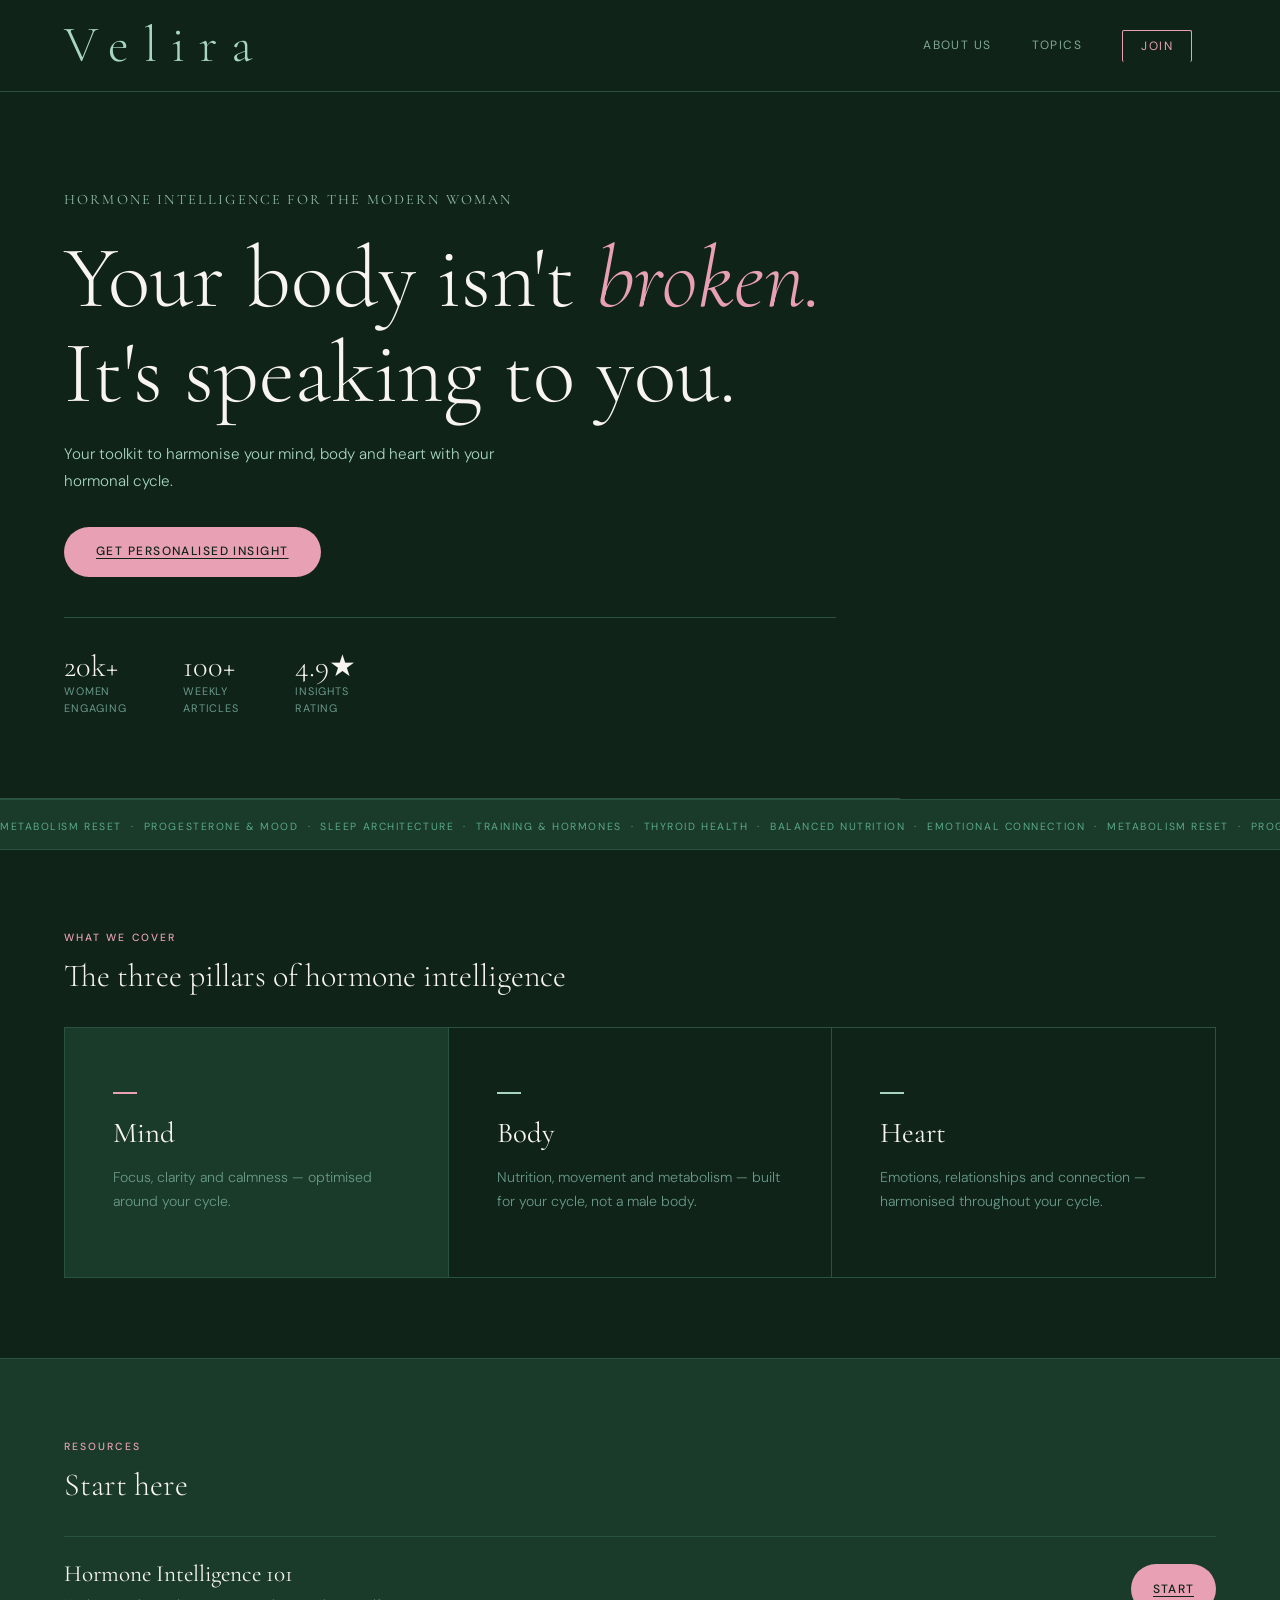
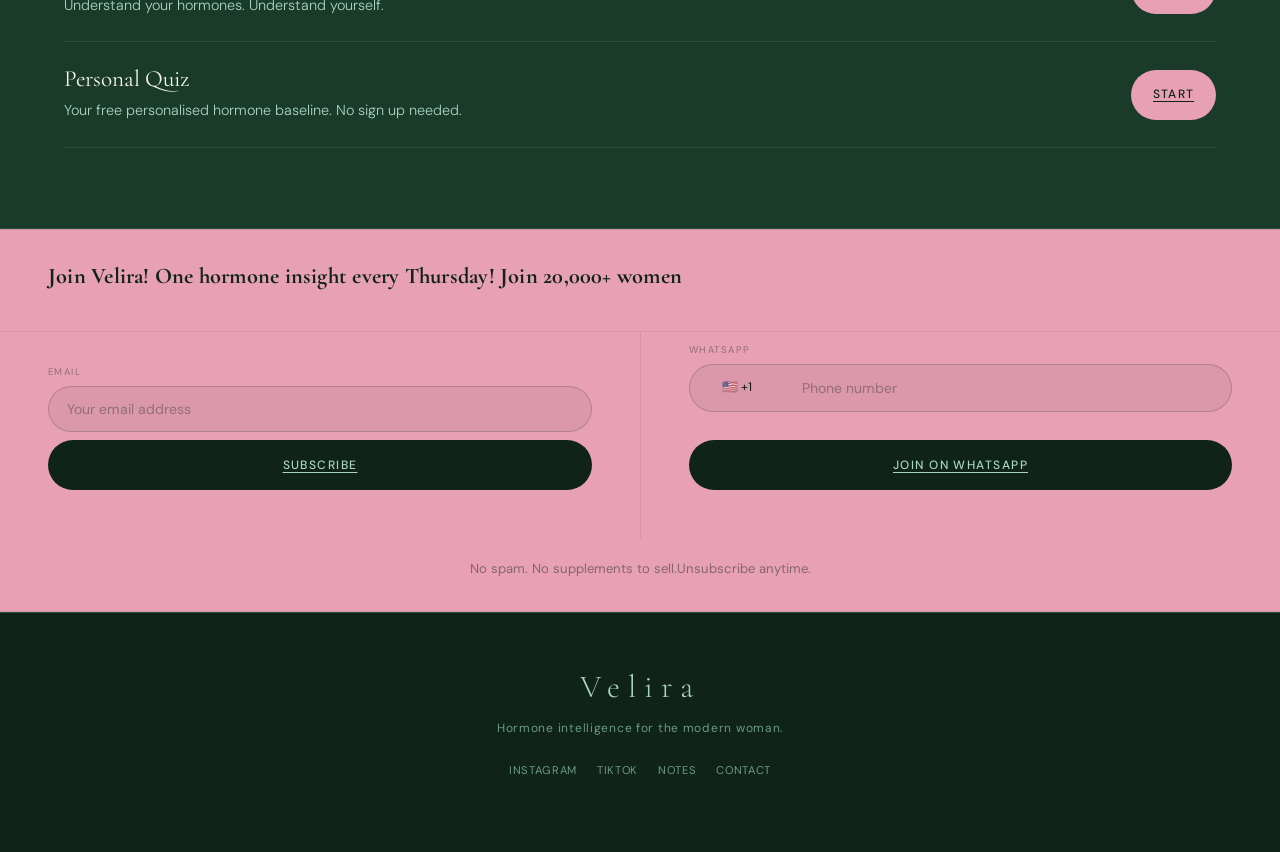
==== commit 3e7b479e: "Add MULTILANG + APP_SECTION feature flags, fix desktop form alignment - SITE_CONFIG object at top of" ====
--- a/index.html
+++ b/index.html
@@ -165,6 +165,6 @@
   </footer>
 
   <script src="js/translations.js?v=2"></script>
-  <script src="js/main.js?v=2"></script>
+  <script src="js/main.js?v=3"></script>
 </body>
 </html>
--- a/css/styles.css
+++ b/css/styles.css
@@ -575,6 +575,12 @@
   border-bottom: 0.5px solid rgba(15,35,24,0.1);
 }
 
+/* No-app mode: newsletter zone turns pink (toggled via JS) */
+.nl-news-zone--no-app {
+  background: var(--pink);
+  border-top: 0.5px solid rgba(15,35,24,0.12);
+}
+
 .nl-news-header {
   padding: 1rem 1.25rem 0.5rem;
   border-bottom: 0.5px solid rgba(15,35,24,0.08);
@@ -1027,6 +1033,28 @@
     border-left: 0.5px solid rgba(15,35,24,0.1);
   }
 
+  /* Vertical alignment: push submit buttons to same baseline in both cols */
+  .nl-news-col {
+    display: flex;
+    flex-direction: column;
+  }
+  .nl-news-col .nl-form-block {
+    display: flex;
+    flex-direction: column;
+    flex: 1;
+  }
+  .nl-news-col form {
+    display: flex;
+    flex-direction: column;
+    flex: 1;
+  }
+  .nl-news-col .nl-zone-submit {
+    margin-top: auto;
+  }
+
+  /* Hide <br> in nl-note on desktop — single line */
+  .nl-note br { display: none; }
+
   .nl-note { padding: 1.25rem 3rem 2rem; }
 
   /* Notes */
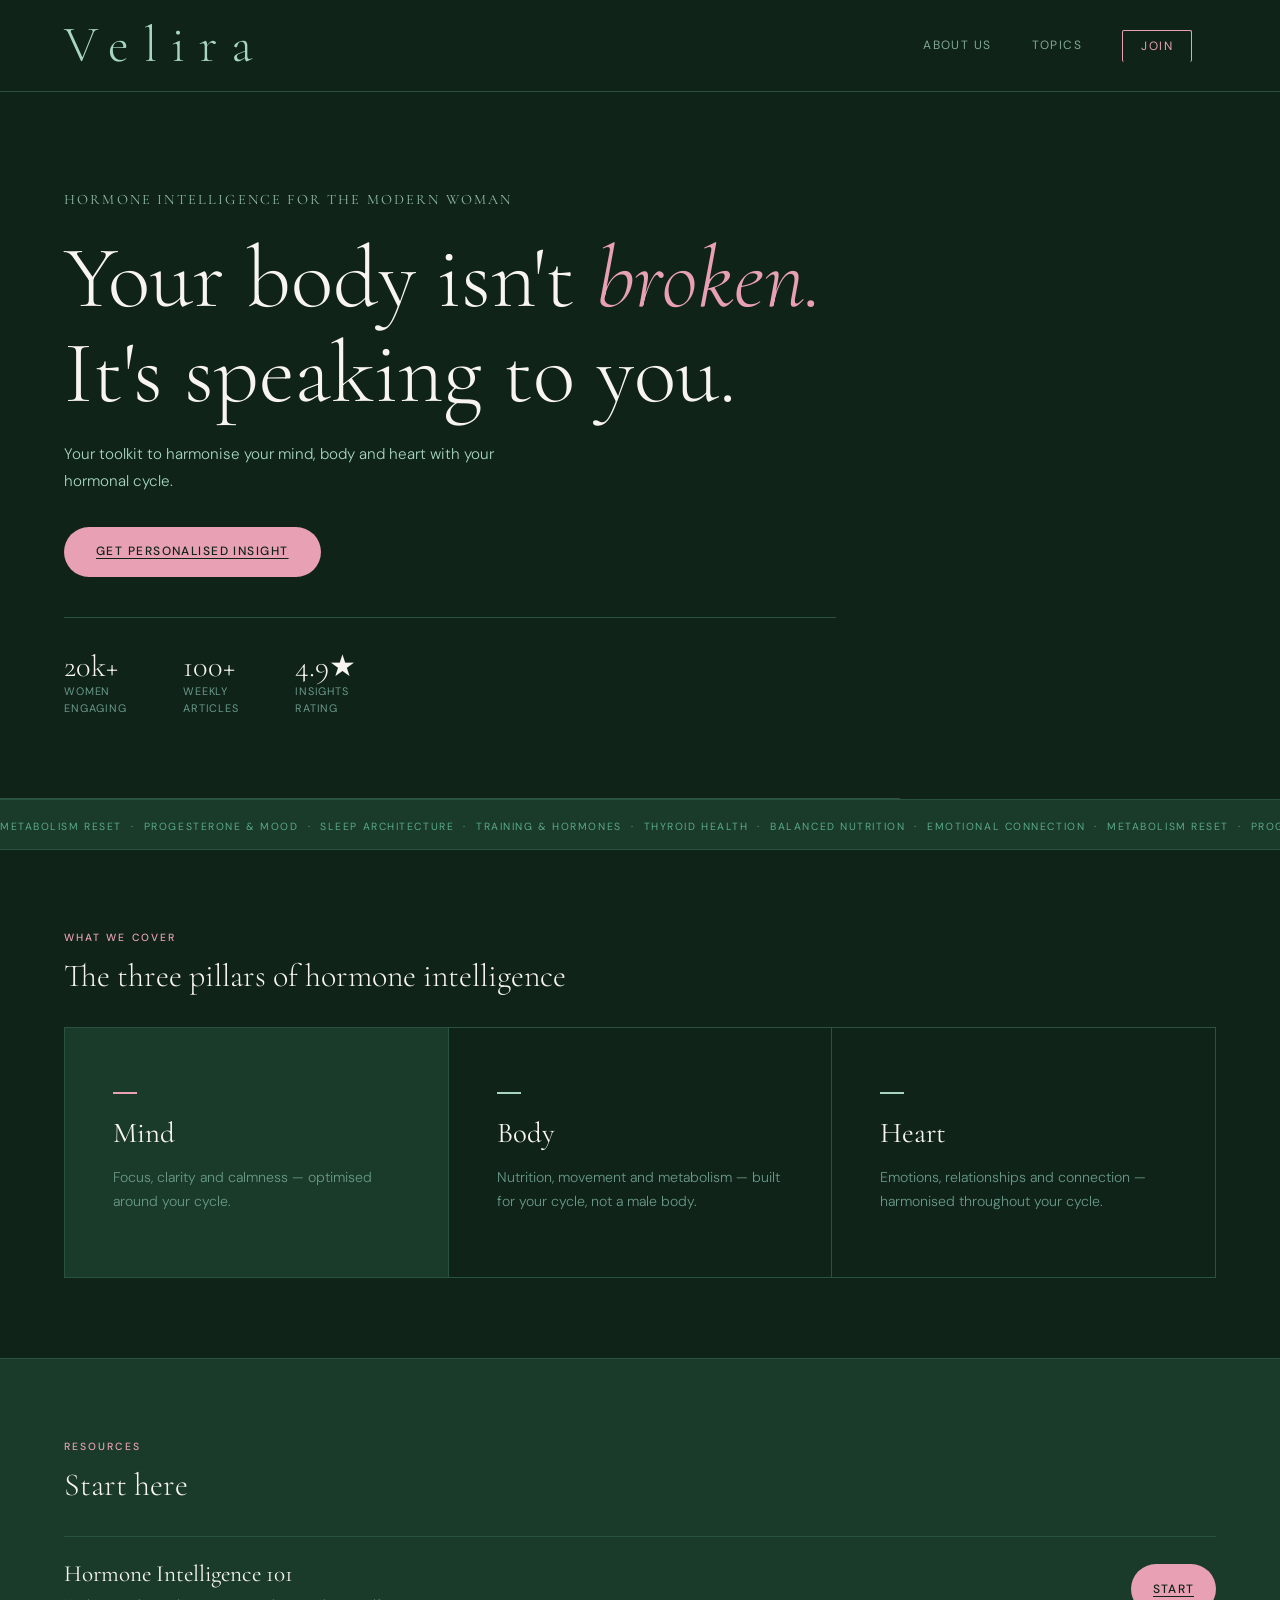
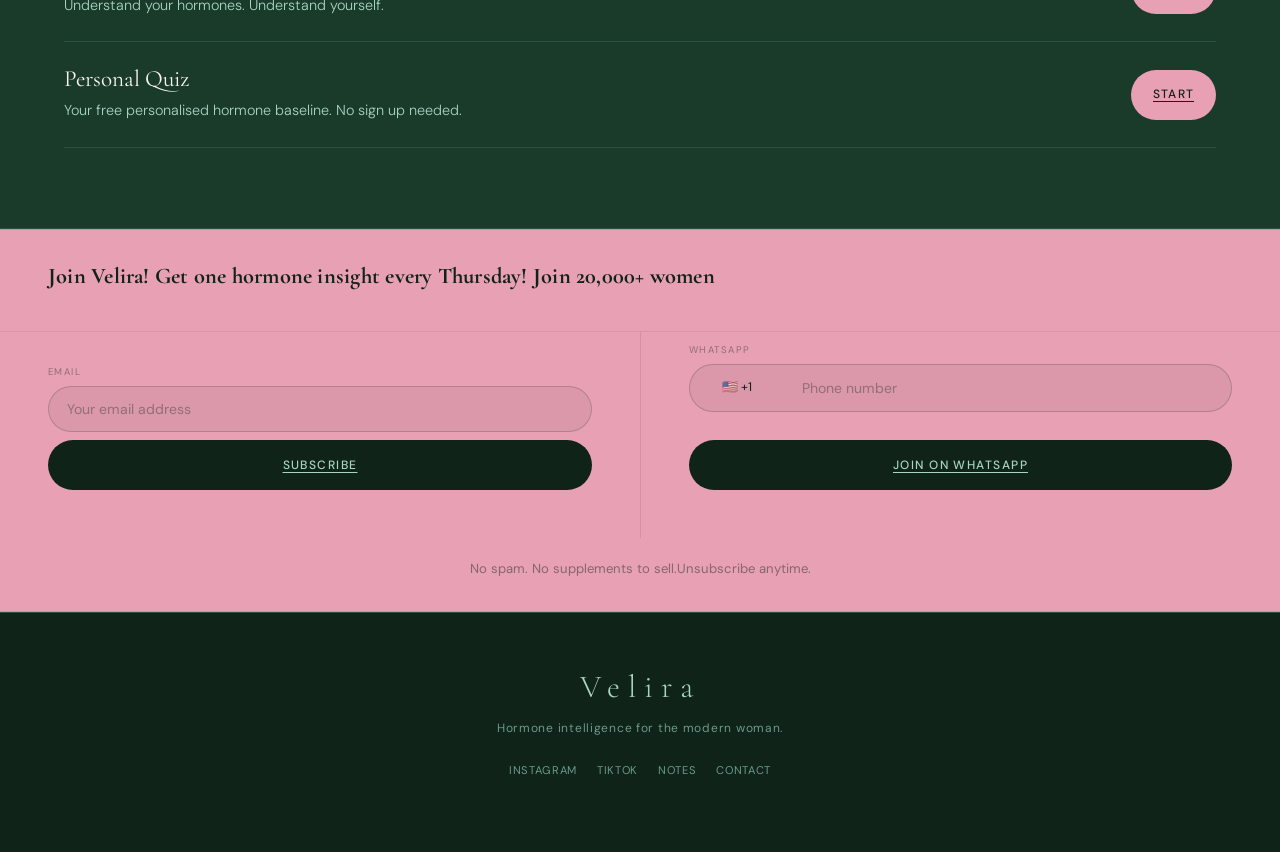
==== commit 65e37018: "Fix applyFlags execution order; add testing checklist to CLAUDE.md Root cause: applyFlags ran as an " ====
--- a/index.html
+++ b/index.html
@@ -165,6 +165,6 @@
   </footer>
 
   <script src="js/translations.js?v=2"></script>
-  <script src="js/main.js?v=3"></script>
+  <script src="js/main.js?v=4"></script>
 </body>
 </html>
